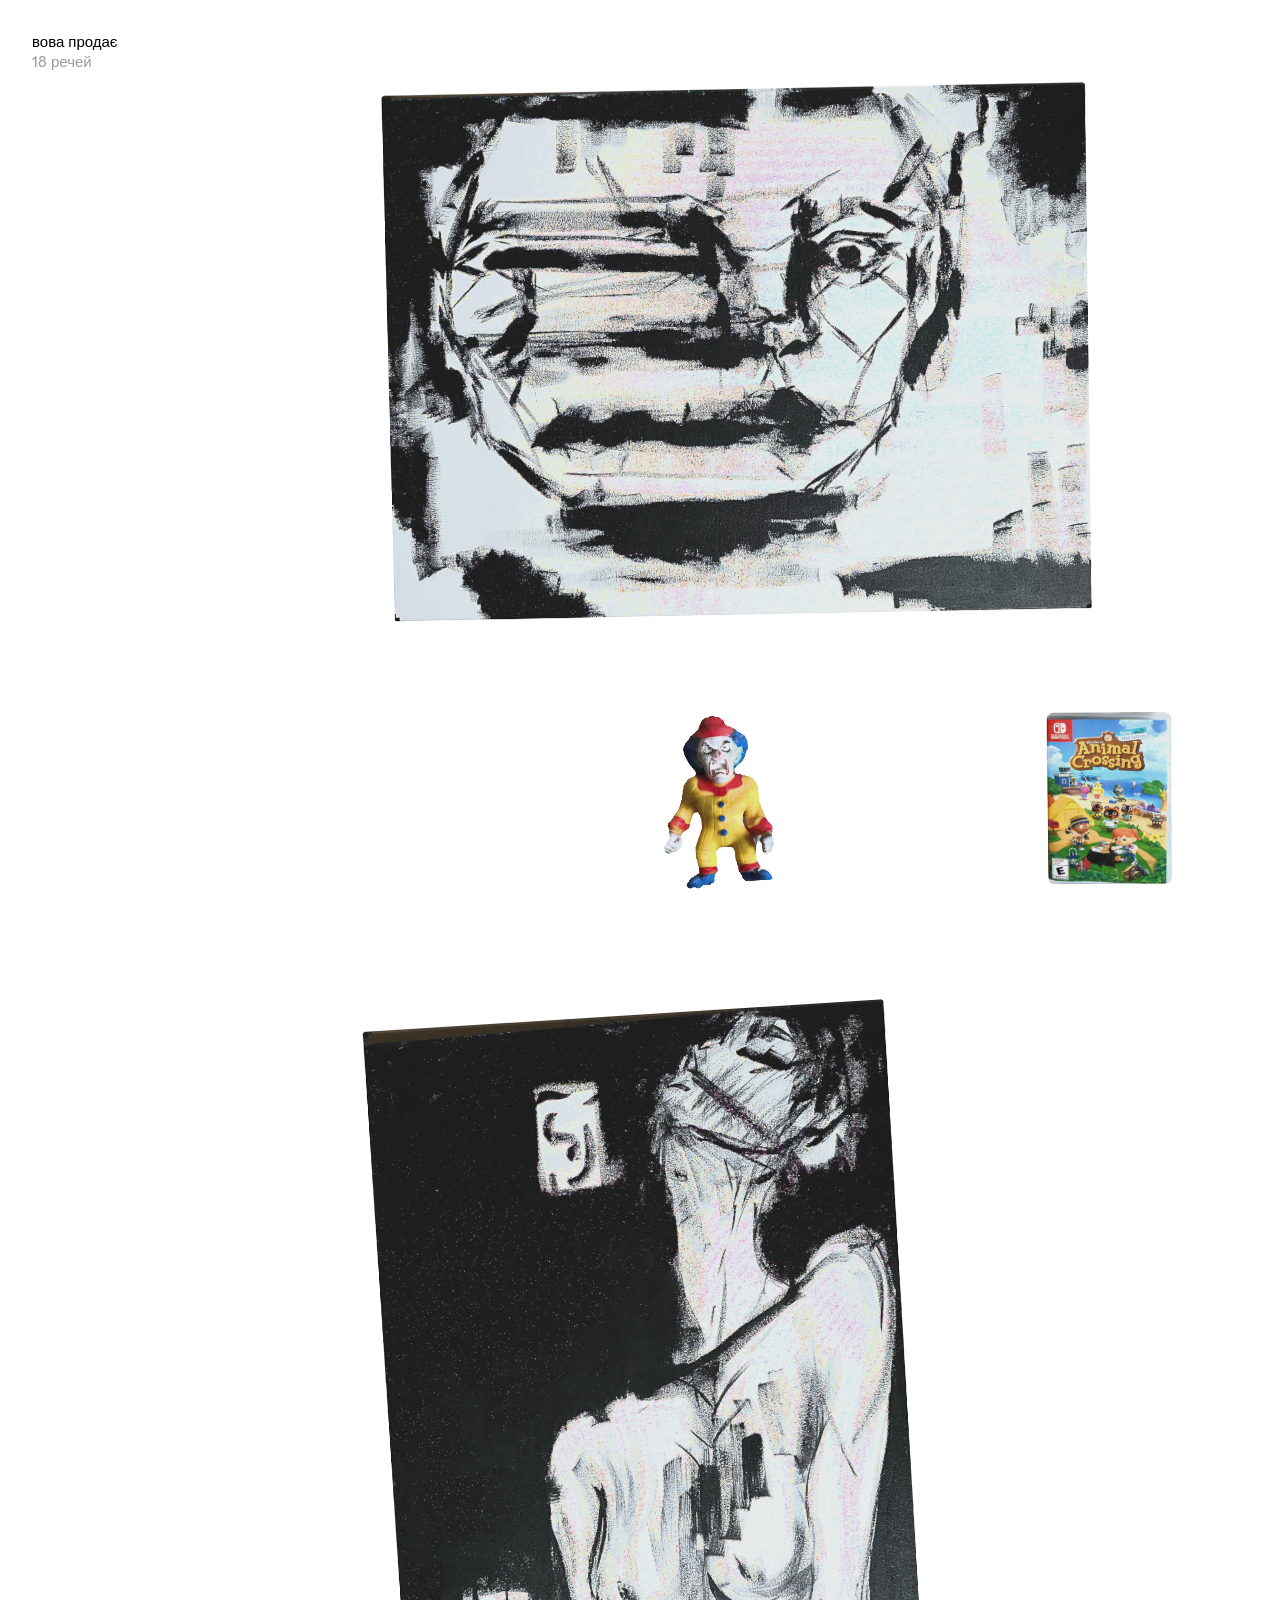
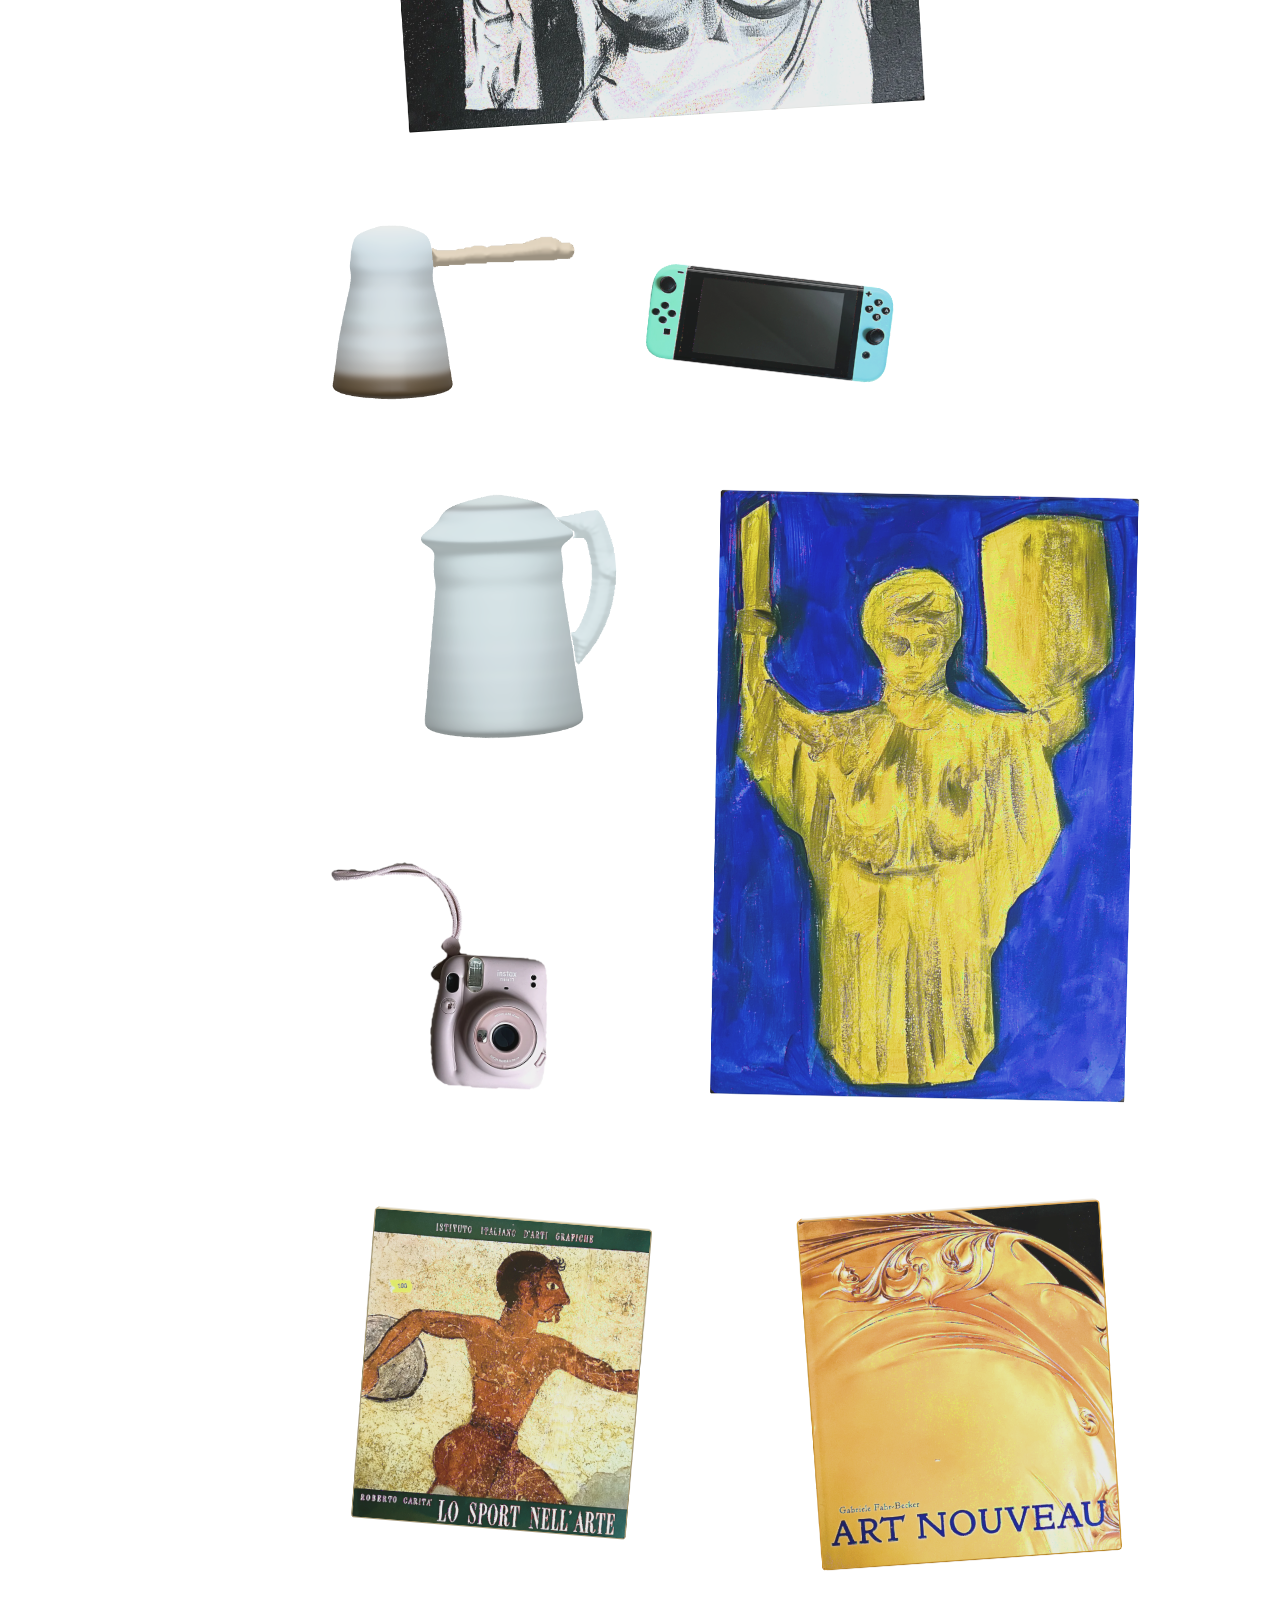
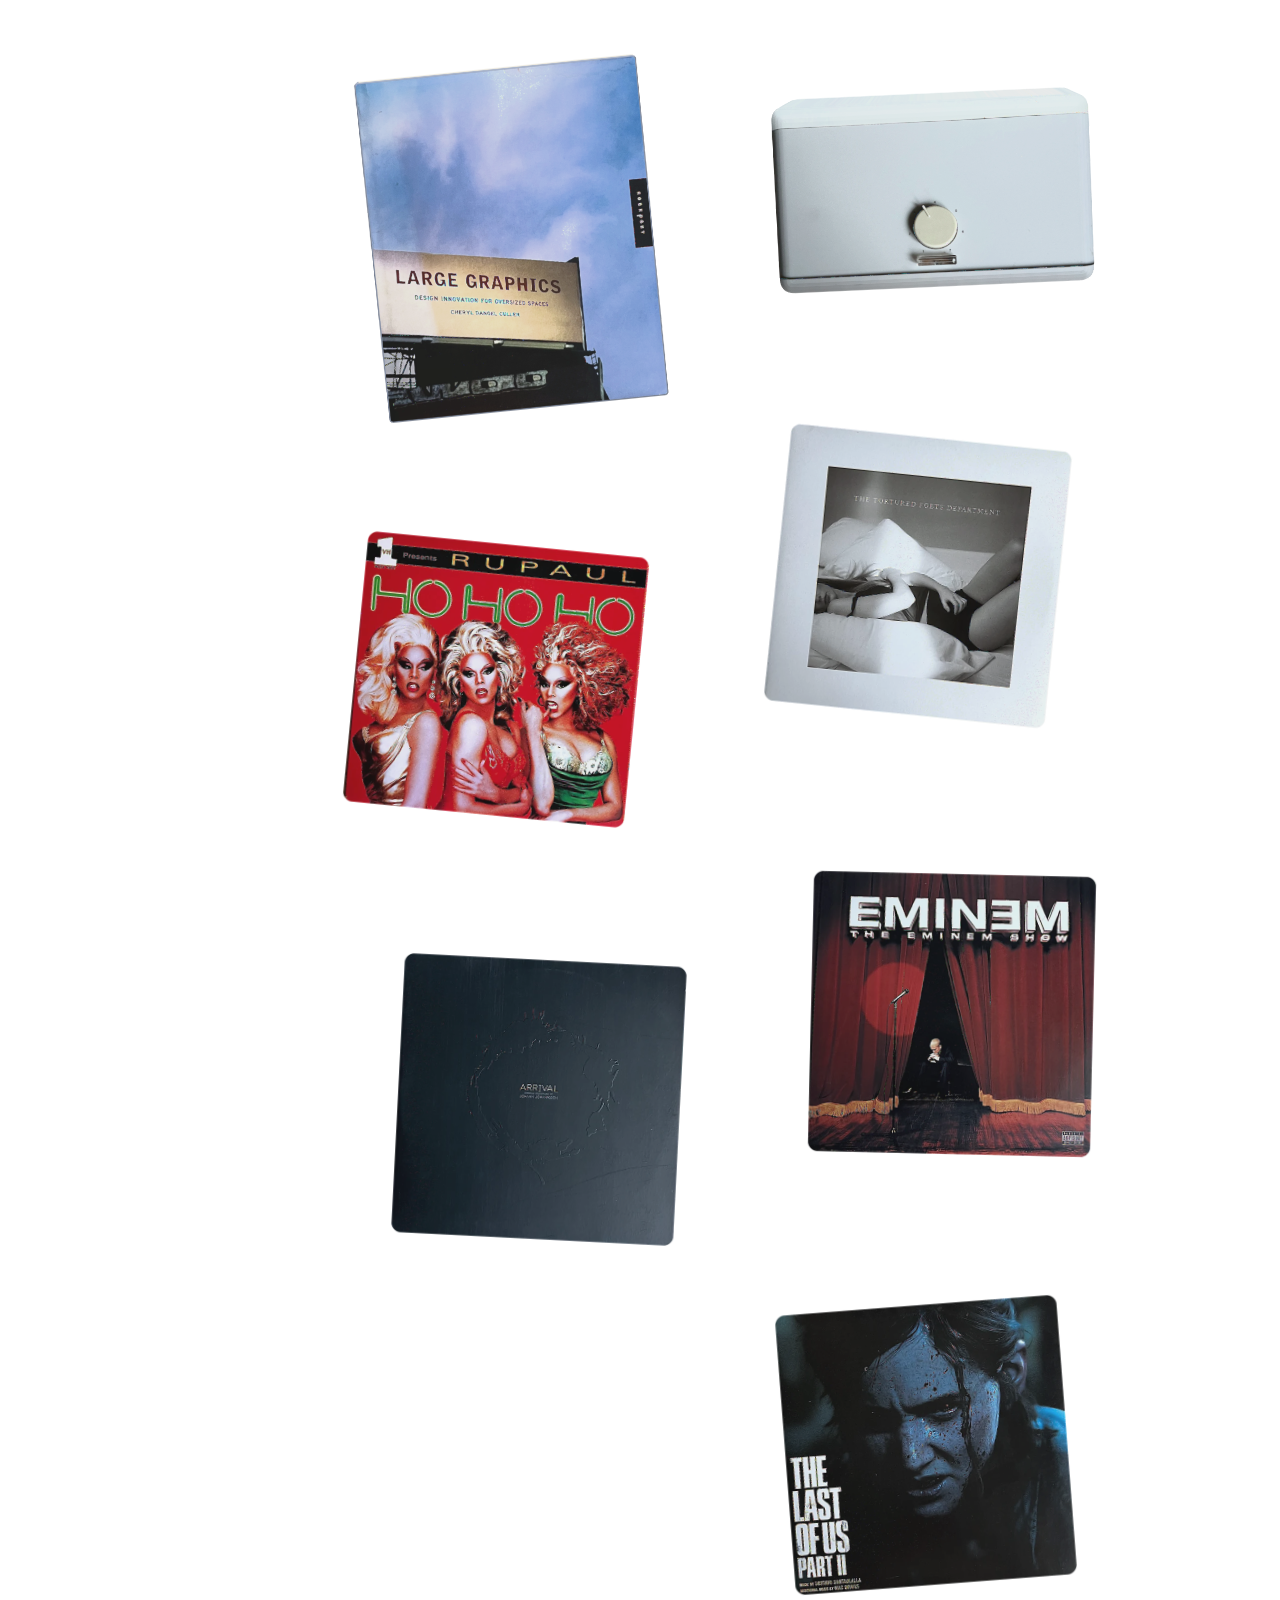
==== index.html @ 72099c6c "Update the shop Co-Authored-By: Claude Opus 5.5 <noreply@anthropic.com>" ====
<!DOCTYPE html>
<html lang="uk">
<head>
<meta charset="utf-8">
<meta name="robots" content="noindex">
<meta name="viewport" content="width=device-width, initial-scale=1">
<title>вова продає</title>
<meta name="description" content="речі, які я розпродую: книжки, картини, техніка, іграшки">
<link rel="icon" href="data:,">
<link rel="preload" href="fonts/ABCAreal-Regular.woff2" as="font" type="font/woff2" crossorigin>
<link rel="stylesheet" href="shop.css?v=ef23d60d">
</head>
<body class="three chaos" data-root="" data-layout="chaos">
<header class="top"><h1>вова продає</h1><p></p></header>
<main class="grid"></main>
<div class="more"></div>
<section class="item"></section>
<script type="importmap">{"imports": {"three": "./vendor/three.module.min.js"}}</script>
<script type="module">
  import * as view3d from './view3d.js?v=0fd5bc12';
  window.view3d = view3d;
  const s = document.createElement('script'); s.src = 'shop.js'; document.body.appendChild(s);
</script>
</body>
</html>
---- shop.css ----
/* shop.css — the shop: things cut out on white, in a grid that goes on as long as there are things. One font,
   black on white, as on the wine site. */
@font-face { font-family: "ABC Areal"; src: url("fonts/ABCAreal-Regular.woff2") format("woff2"); font-display: swap; }
html, body { margin: 0; background: #fff; }
body { -webkit-font-smoothing: antialiased; -moz-osx-font-smoothing: grayscale; text-rendering: optimizeLegibility; font-family: "ABC Areal", sans-serif; font-size: 15px; line-height: 20px; color: #000; }
a { color: inherit; text-decoration: underline; text-decoration-thickness: 1px; text-underline-offset: 3px; }
button { font: inherit; color: inherit; background: none; border: 0; padding: 0; cursor: pointer; }
img { display: block; }

.top { position: fixed; top: 32px; left: 32px; z-index: 2; }
.top h1 { margin: 0; font: inherit; }
.top p { margin: 0; color: #9a9a9a; }

/* The grid is a shelf: things stand on a line, each as big as its size says (--u is a size of 1, a small toy),
   in its photo's proportions; name and price under it on hover. */
.grid { --u: 150px; display: flex; flex-wrap: wrap; align-items: flex-end; gap: 88px 56px; padding: 32px 48px 120px 264px; }
.cell { position: relative; display: flex; flex-direction: column; align-items: center; cursor: pointer;
        width: calc(var(--u) * var(--s) * var(--fw)); }
.cell .pic { position: relative; width: 100%; height: calc(var(--u) * var(--s) * var(--fh)); display: flex; align-items: flex-end; justify-content: center; }
.cell img { width: 100%; height: 100%; object-fit: contain; object-position: bottom; transform: translateY(calc(var(--pb) * 100%)); }
.three .cell img { transform: none; }
.cell .label { position: absolute; top: 100%; left: 50%; transform: translateX(-50%); margin-top: 12px; width: max-content; max-width: 220px; text-align: center; visibility: hidden; }
.cell .label span { display: block; color: #9a9a9a; }
.cell:hover .label { visibility: visible; }
.cell.sold img { opacity: .3; }
.cell.sold .label { visibility: visible; color: #9a9a9a; }
.more { height: 1px; }
/* The 3D version: a little roomier, for the shadow. */
.three .cell { width: calc(var(--u) * var(--s) * var(--fw)); }
.three .cell .pic { height: calc(var(--u) * var(--s) * var(--fh)); }

/* The price sticker, as from a price gun: a red label, the price stamped on it in white; straight ends and
   a round bite top and bottom (the user picked this over wavy ends). */
.tag { position: relative; z-index: 0; isolation: isolate; display: inline-block; margin-top: 6px;
       padding: 7px 14px 6px; color: #fff5ee; font: 500 14px/1 "SF Mono", ui-monospace, Menlo, monospace;
       letter-spacing: .08em; white-space: nowrap; }
.tag::before { content: ''; position: absolute; inset: 0; z-index: -1; transform: rotate(var(--tilt, 0deg)); background: #e2231a;
       -webkit-mask: url("data:image/svg+xml,%3Csvg xmlns='http://www.w3.org/2000/svg' viewBox='0 0 120 56' preserveAspectRatio='none'%3E%3Cpath d='M3 2H53A7 7 0 0 0 67 2H117Q118 2 118 3V53Q118 54 117 54H67A7 7 0 0 0 53 54H3Q2 54 2 53V3Q2 2 3 2Z'/%3E%3C/svg%3E") center / 100% 100% no-repeat; mask: url("data:image/svg+xml,%3Csvg xmlns='http://www.w3.org/2000/svg' viewBox='0 0 120 56' preserveAspectRatio='none'%3E%3Cpath d='M3 2H53A7 7 0 0 0 67 2H117Q118 2 118 3V53Q118 54 117 54H67A7 7 0 0 0 53 54H3Q2 54 2 53V3Q2 2 3 2Z'/%3E%3C/svg%3E") center / 100% 100% no-repeat; }
.tag.sold::before { background: #d8d8d8; }
.tag.sold { color: #666; }
.cell .label .tag { display: table; margin: 6px auto 0; color: #fff5ee; }
.item .info .price { margin: 10px 0 20px; }
.item .info .price .tag { font-size: 15px; padding: 8px 17px 7px; margin: 0; }

/* The buy button, glossy as web shops were around 2007: a gradient, the top half shining, a crisp rim, bold
   letters with an engraved edge, a soft shadow on the floor under it. Yellow, the user's pick. */
.item .info a.buy { --top: #fff8a8; --mid: #ffe31a; --bot: #f5cf00; --rim: #d9b400; --ink: #3a3200; --inkedge: rgba(255,255,255,.6);
  position: relative; display: inline-block; margin-top: 8px; padding: 13px 34px 12px; border-radius: 9px;
  border: 1px solid var(--rim); color: var(--ink); text-decoration: none; text-transform: uppercase;
  font: 800 19px/1 "Helvetica Neue", Helvetica, Arial, sans-serif; letter-spacing: .02em;
  text-shadow: 0 1px 0 var(--inkedge), 0 -1px 0 rgba(255,255,255,.25);
  background: linear-gradient(var(--top), var(--mid) 50%, var(--bot) 51%, var(--mid));
  box-shadow: inset 0 1px 0 rgba(255,255,255,.7), inset 0 -2px 3px rgba(0,0,0,.12), 0 14px 10px -10px rgba(0,0,0,.45); }
.item .info a.buy::after { content: ''; position: absolute; left: 3px; right: 3px; top: 2px; height: 46%; border-radius: 7px 7px 4px 4px;
  background: linear-gradient(rgba(255,255,255,.75), rgba(255,255,255,.15)); pointer-events: none; }
.item .info a.buy:hover { filter: brightness(1.06); }
.item .info a.buy:active { transform: translateY(1px); box-shadow: inset 0 1px 0 rgba(255,255,255,.6), 0 8px 8px -8px rgba(0,0,0,.45); }

/* An item, over the grid. */
.item { position: fixed; inset: 0; z-index: 3; background: #fff; display: none; overflow-y: auto; }
.item.on { display: grid; grid-template-columns: 1fr 360px; gap: 32px; }
.item .stage { position: relative; height: 100vh; height: 100svh; display: flex; align-items: center; justify-content: center; }
.item .stage img { max-width: 78%; max-height: 78%; }
.item .thumbs { position: absolute; left: 32px; bottom: 32px; display: flex; gap: 8px; }
.item .thumbs img { width: 56px; height: 56px; object-fit: contain; opacity: .35; cursor: pointer; }
.item .thumbs img.on { opacity: 1; }
.item .info { padding: 32px 32px 32px 0; align-self: center; }
.item .info h2 { margin: 0; font: inherit; }
.item .info .price { color: #9a9a9a; margin-bottom: 20px; }
.item .info p { margin: 0 0 20px; white-space: pre-line; }
.item .close { position: fixed; top: 32px; left: 32px; z-index: 4; }   /* where «вова продає» is */

/* The 3D version: one live canvas takes the place of the photo under the pointer; on a thing's page the solid
   fills the stage and turns by dragging. */
.cell .live { position: absolute; pointer-events: none; z-index: 1; }
.cell.live-on .pic img { visibility: hidden; }
.item .solid-box { position: absolute; inset: 0; cursor: grab; }
.item .solid-box:active { cursor: grabbing; }
.item .solid-box canvas { display: block; touch-action: pan-y; }
.item .thumbs span { width: 56px; height: 56px; display: flex; align-items: center; justify-content: center; opacity: .35; cursor: pointer; }
.item .thumbs span.on { opacity: 1; }
.item .thumbs { z-index: 1; }

/* Chaos (the home page): things dropped on the floor, as big as the screen allows. */
.chaos .grid { display: block; position: relative; overflow-x: clip; box-sizing: border-box; }
.chaos .cell { position: absolute; }
.chaos .cell .label { visibility: hidden; }
.chaos .cell:hover { z-index: 2; }
.chaos .cell:hover .label { visibility: visible; }
/* One per screen (one/, kept aside): a column of things, one screen each. */
.one .grid { display: block; padding: 0 48px 0 34vw; }
.one .cell { width: auto; height: 100vh; height: 100svh; justify-content: center; }
.one .cell .pic { width: min(50vw, calc(64vh * var(--fw) / var(--fh))); height: auto; aspect-ratio: calc(var(--fw) / var(--fh)); }
.one .cell .label { position: static; transform: none; margin-top: 28px; visibility: visible; }
.one .top { top: 33.3333vh; }

@media (max-width: 1023px) {
  .grid { --u: 110px; gap: 48px 40px; padding: 104px 32px 96px; }
  .top { position: absolute; top: 24px; left: 24px; }
  .item.on { display: block; }
  .item .stage { height: 70vh; height: 70svh; }
  .item .thumbs { left: 24px; right: 24px; bottom: 8px; overflow-x: auto; scrollbar-width: none; }
  .item .thumbs img, .item .thumbs span { flex: none; }
  .item .info { padding: 24px; }
  .item .close { top: 24px; left: 24px; }
}
@media (max-width: 599px) {
  /* One per screen (one/, kept aside): a column of things, one screen each. */
.one .grid { padding: 0 16px; }
  .one .cell .pic { width: min(84vw, calc(56svh * var(--fw) / var(--fh))); }
  .one .top { position: absolute; top: 24px; }
  .grid { --u: 70px; gap: 32px 24px; padding: 96px 16px 64px; justify-content: center; }
  .top { left: 16px; }
  .item .close { left: 16px; }
  .cell .label { display: none; }
  .cell.sold .label { display: block; font-size: 12px; }
}
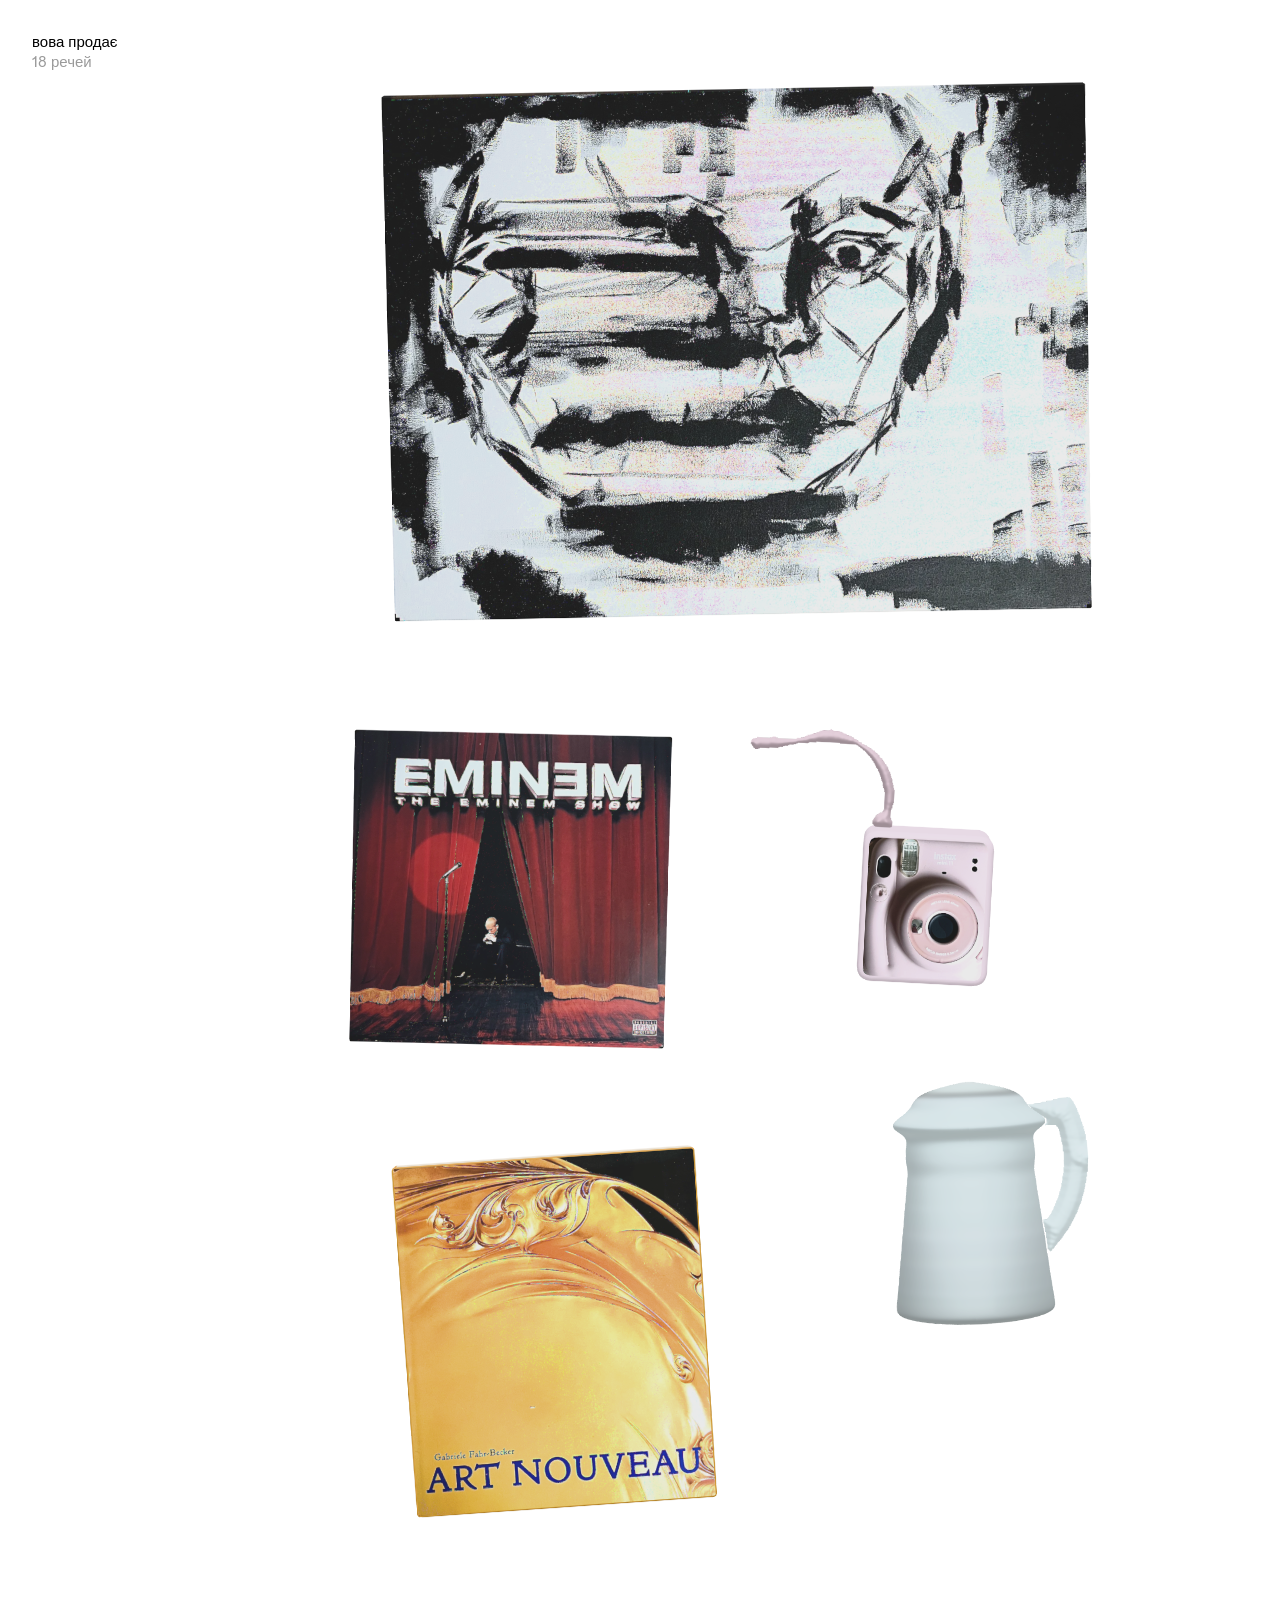
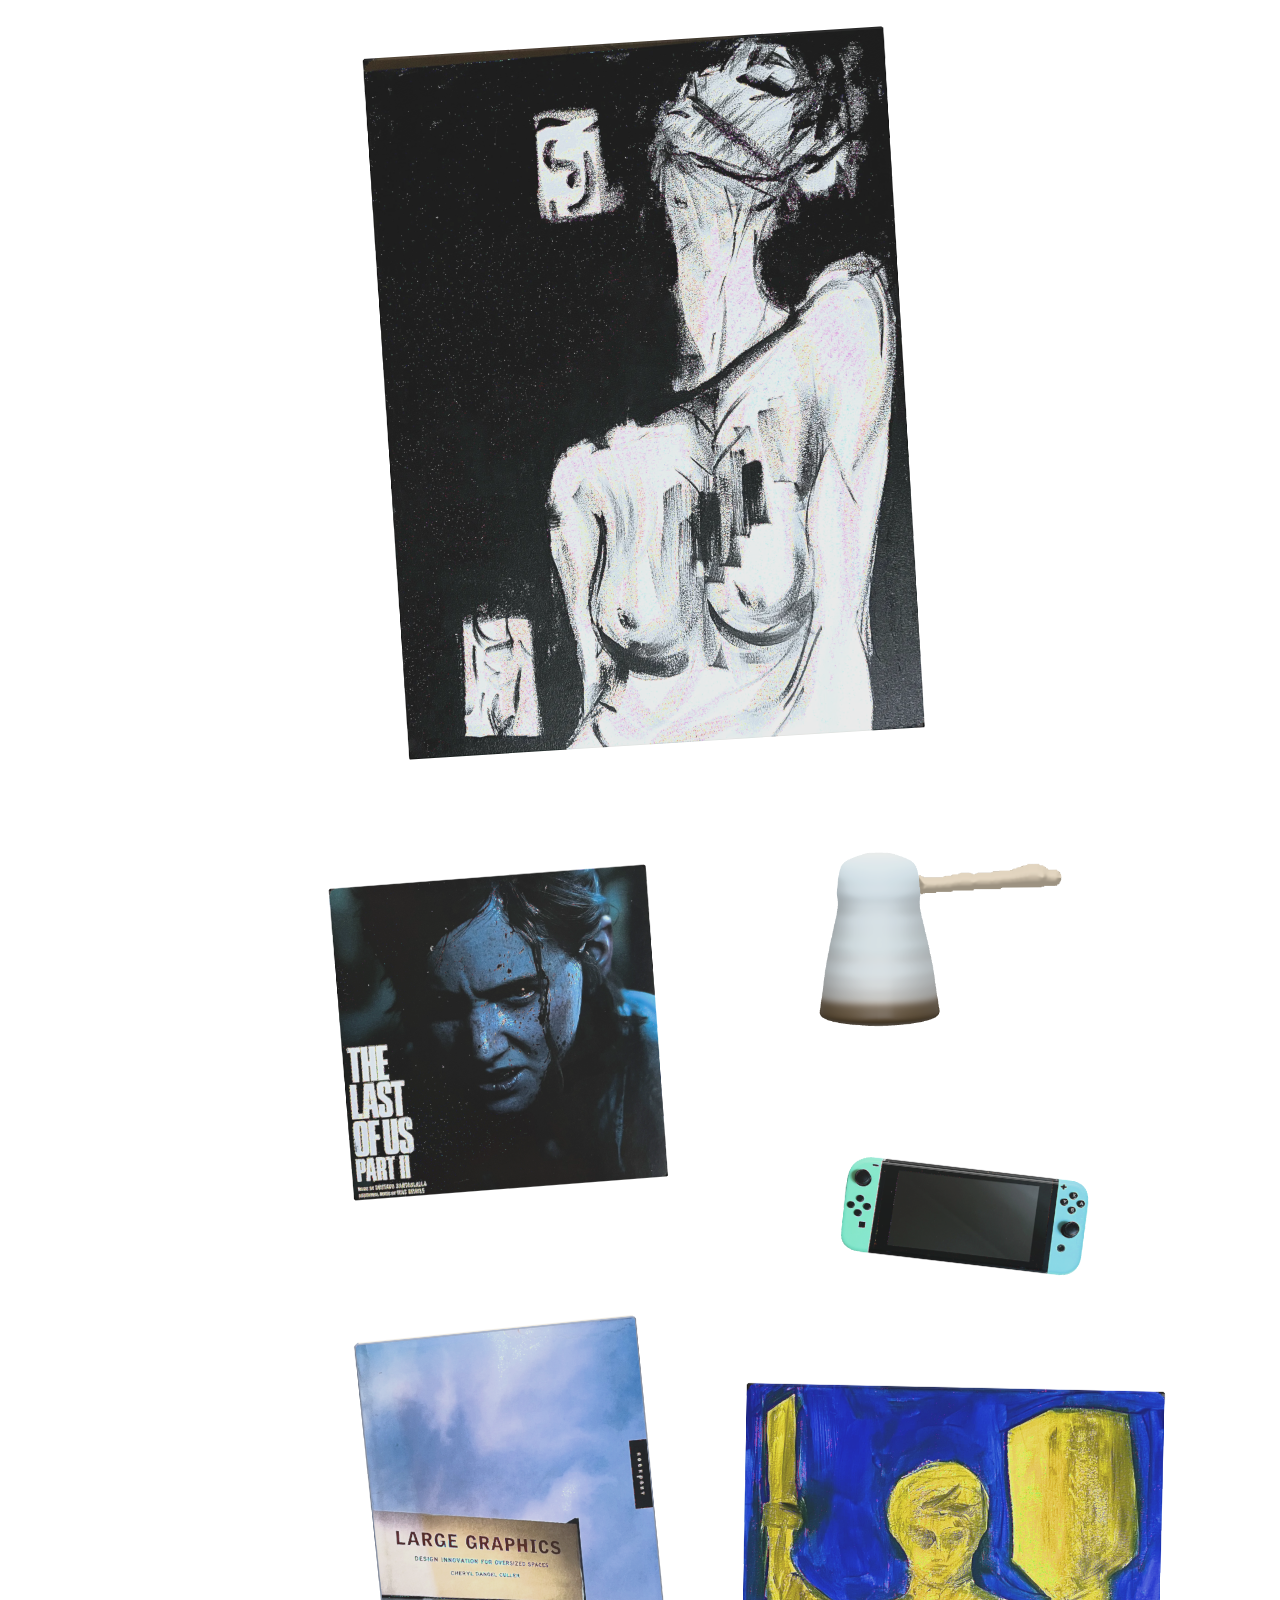
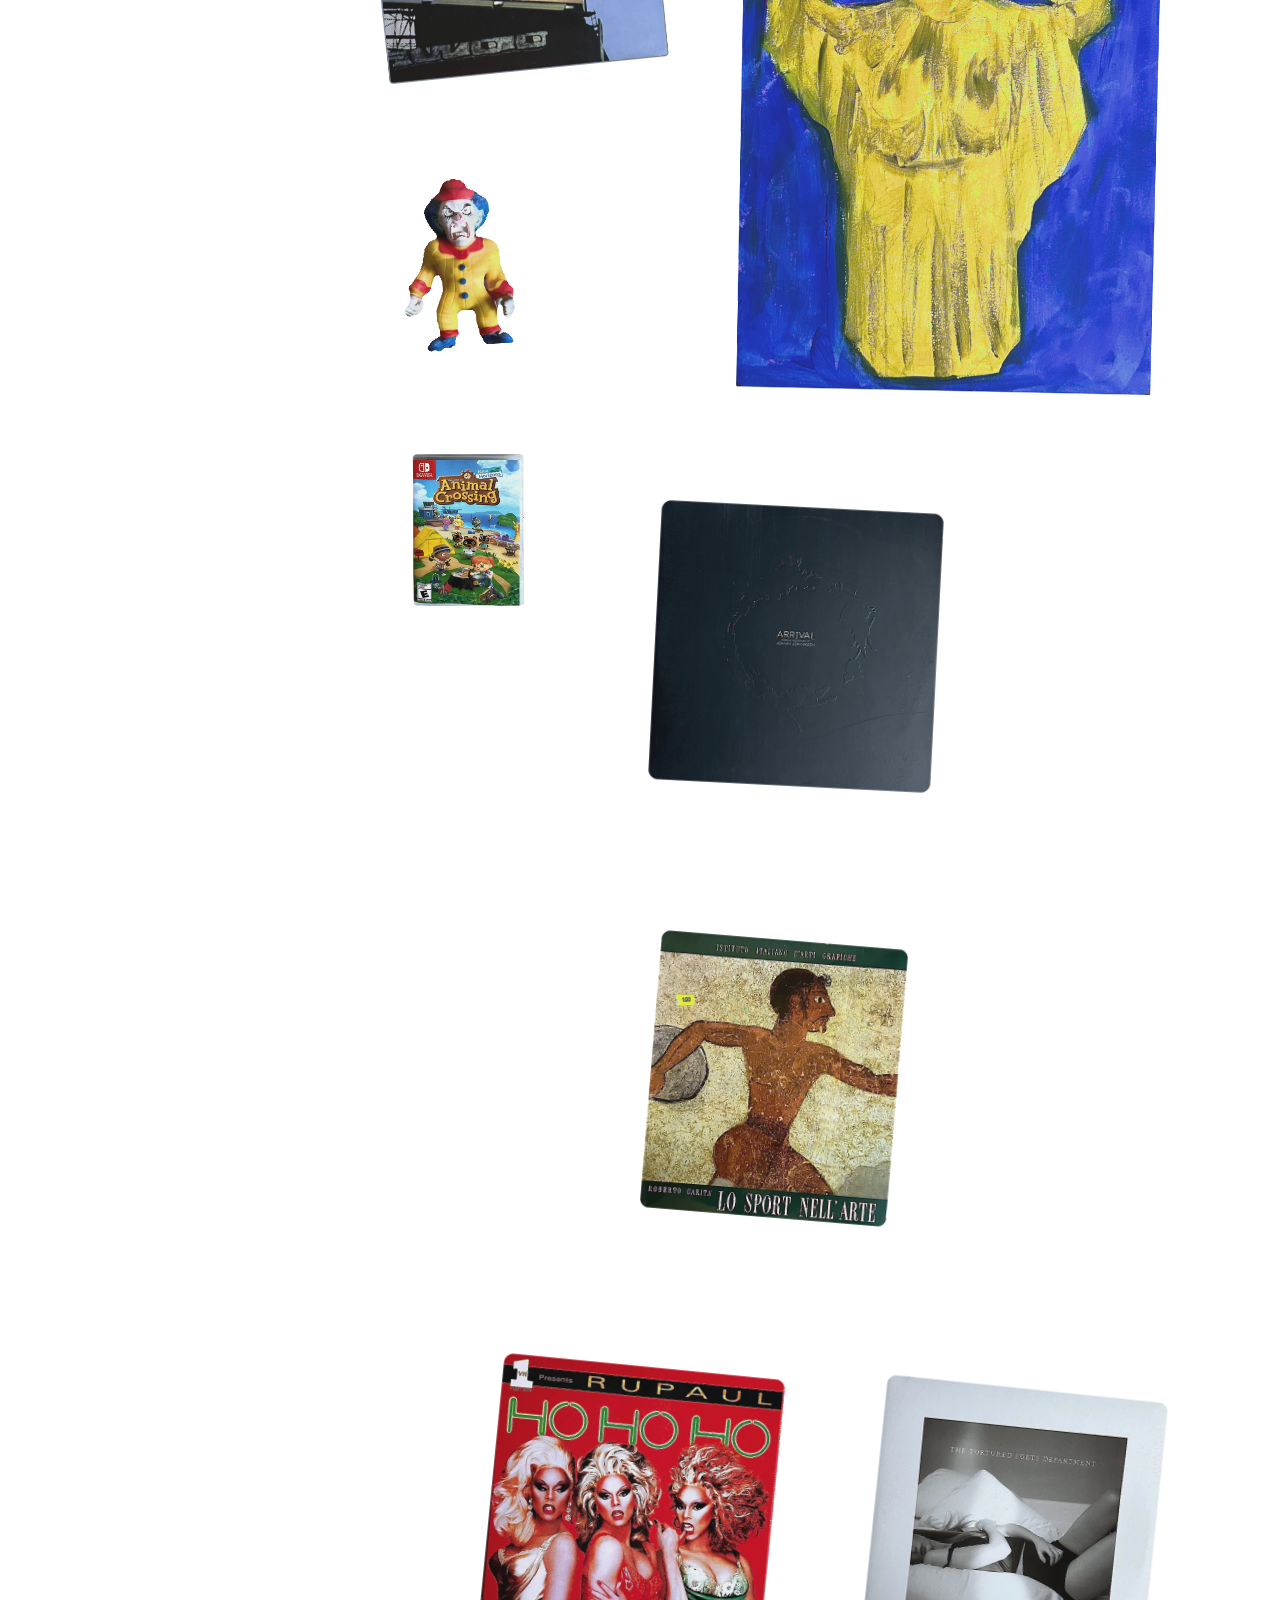
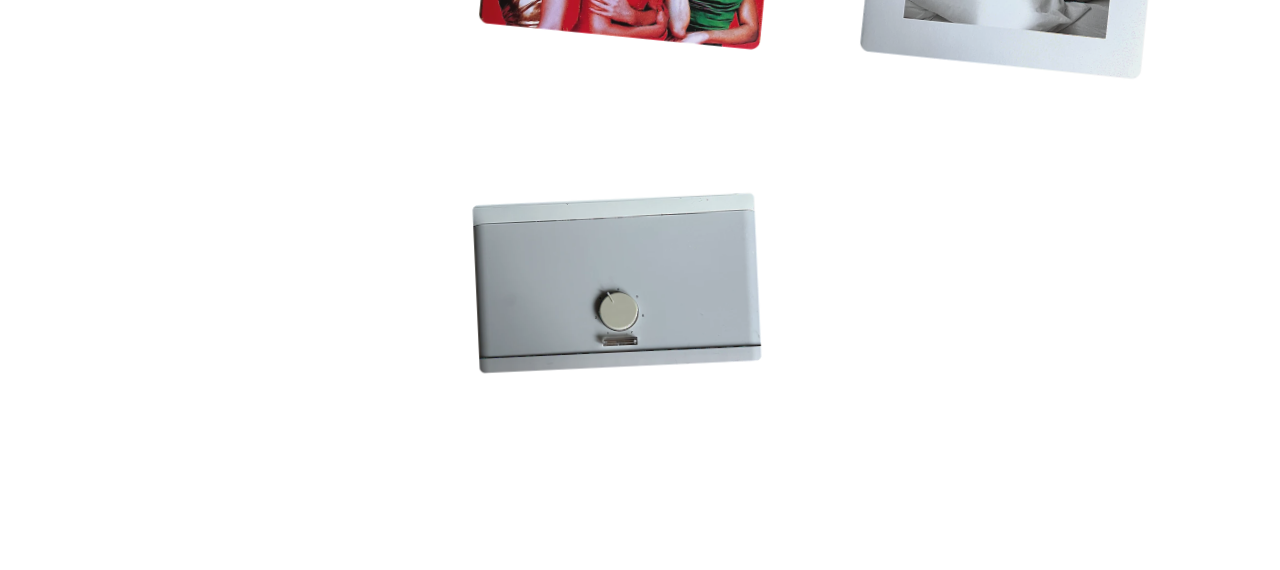
==== commit abacebfc: "Update the shop Co-Authored-By: Claude Opus 5.5 <noreply@anthropic.com>" ====
--- a/index.html
+++ b/index.html
@@ -17,7 +17,7 @@
 <section class="item"></section>
 <script type="importmap">{"imports": {"three": "./vendor/three.module.min.js"}}</script>
 <script type="module">
-  import * as view3d from './view3d.js?v=0fd5bc12';
+  import * as view3d from './view3d.js?v=78e8e3f6';
   window.view3d = view3d;
   const s = document.createElement('script'); s.src = 'shop.js'; document.body.appendChild(s);
 </script>
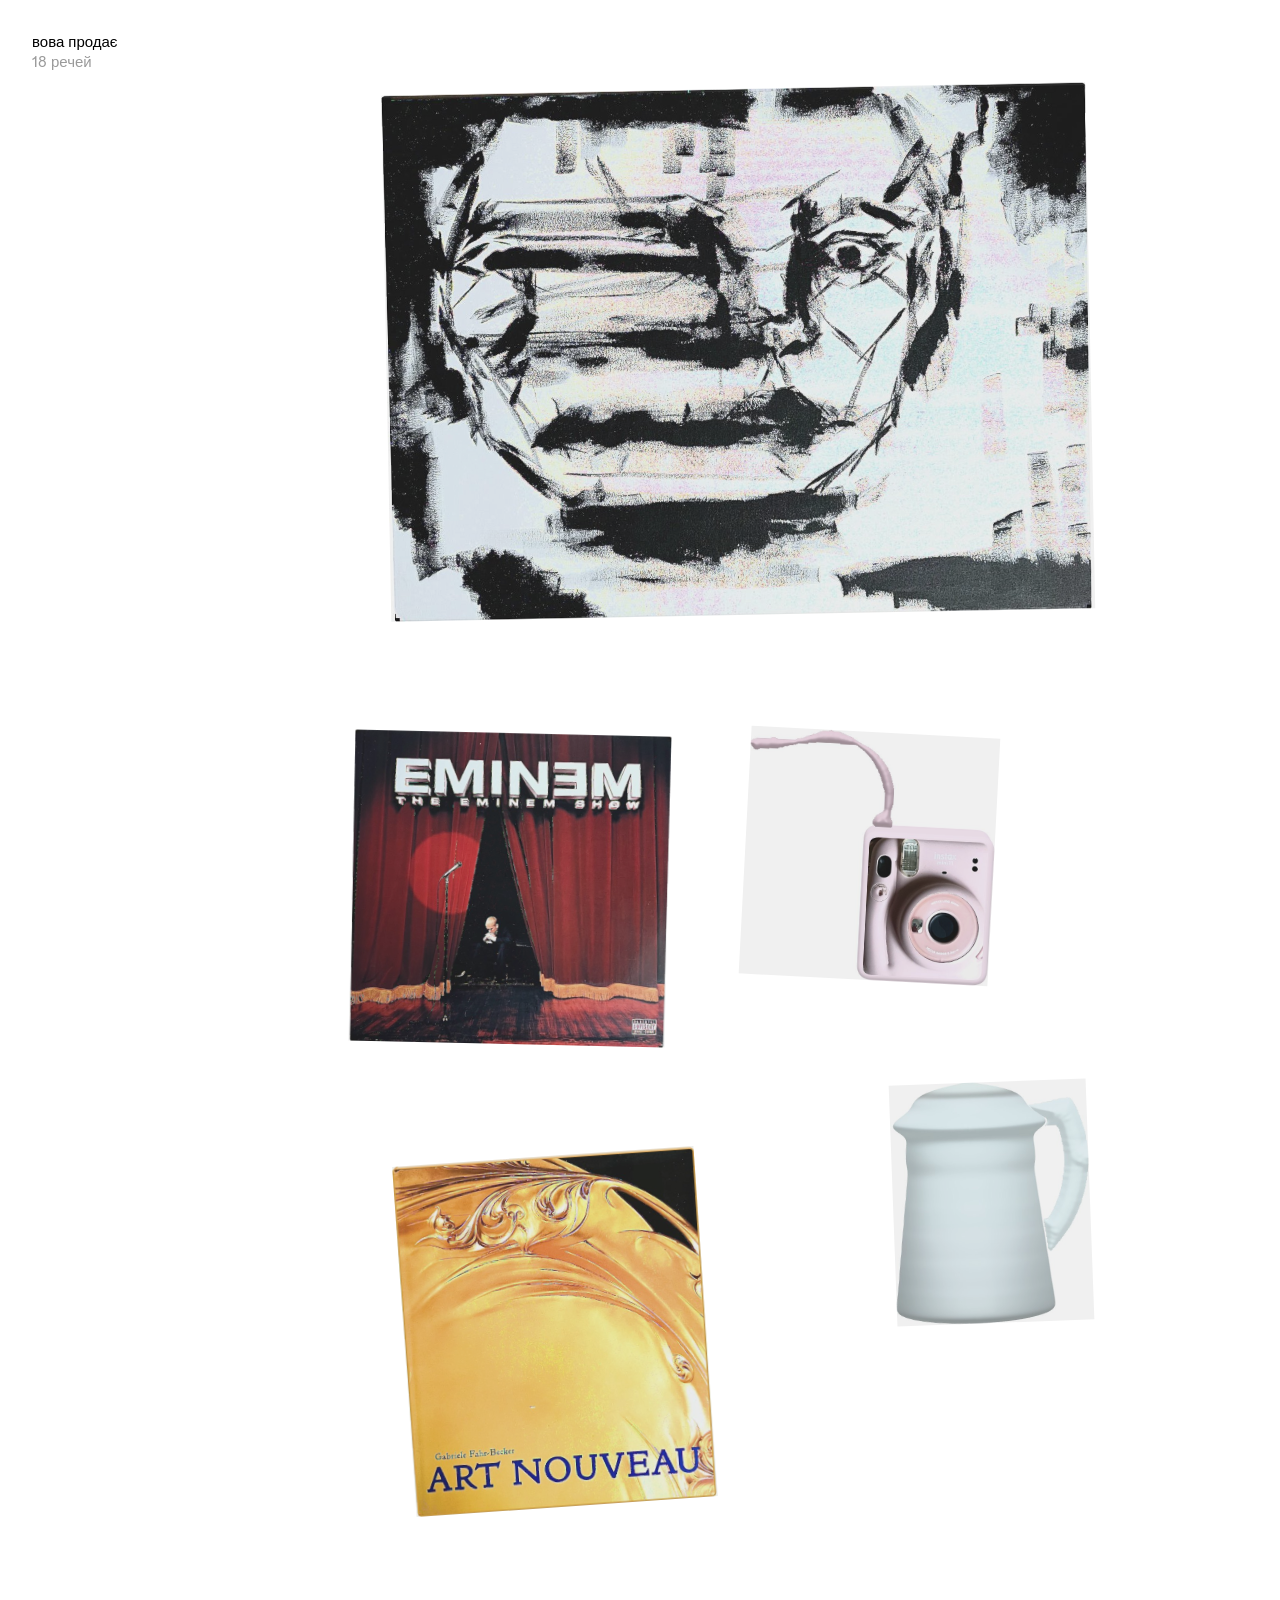
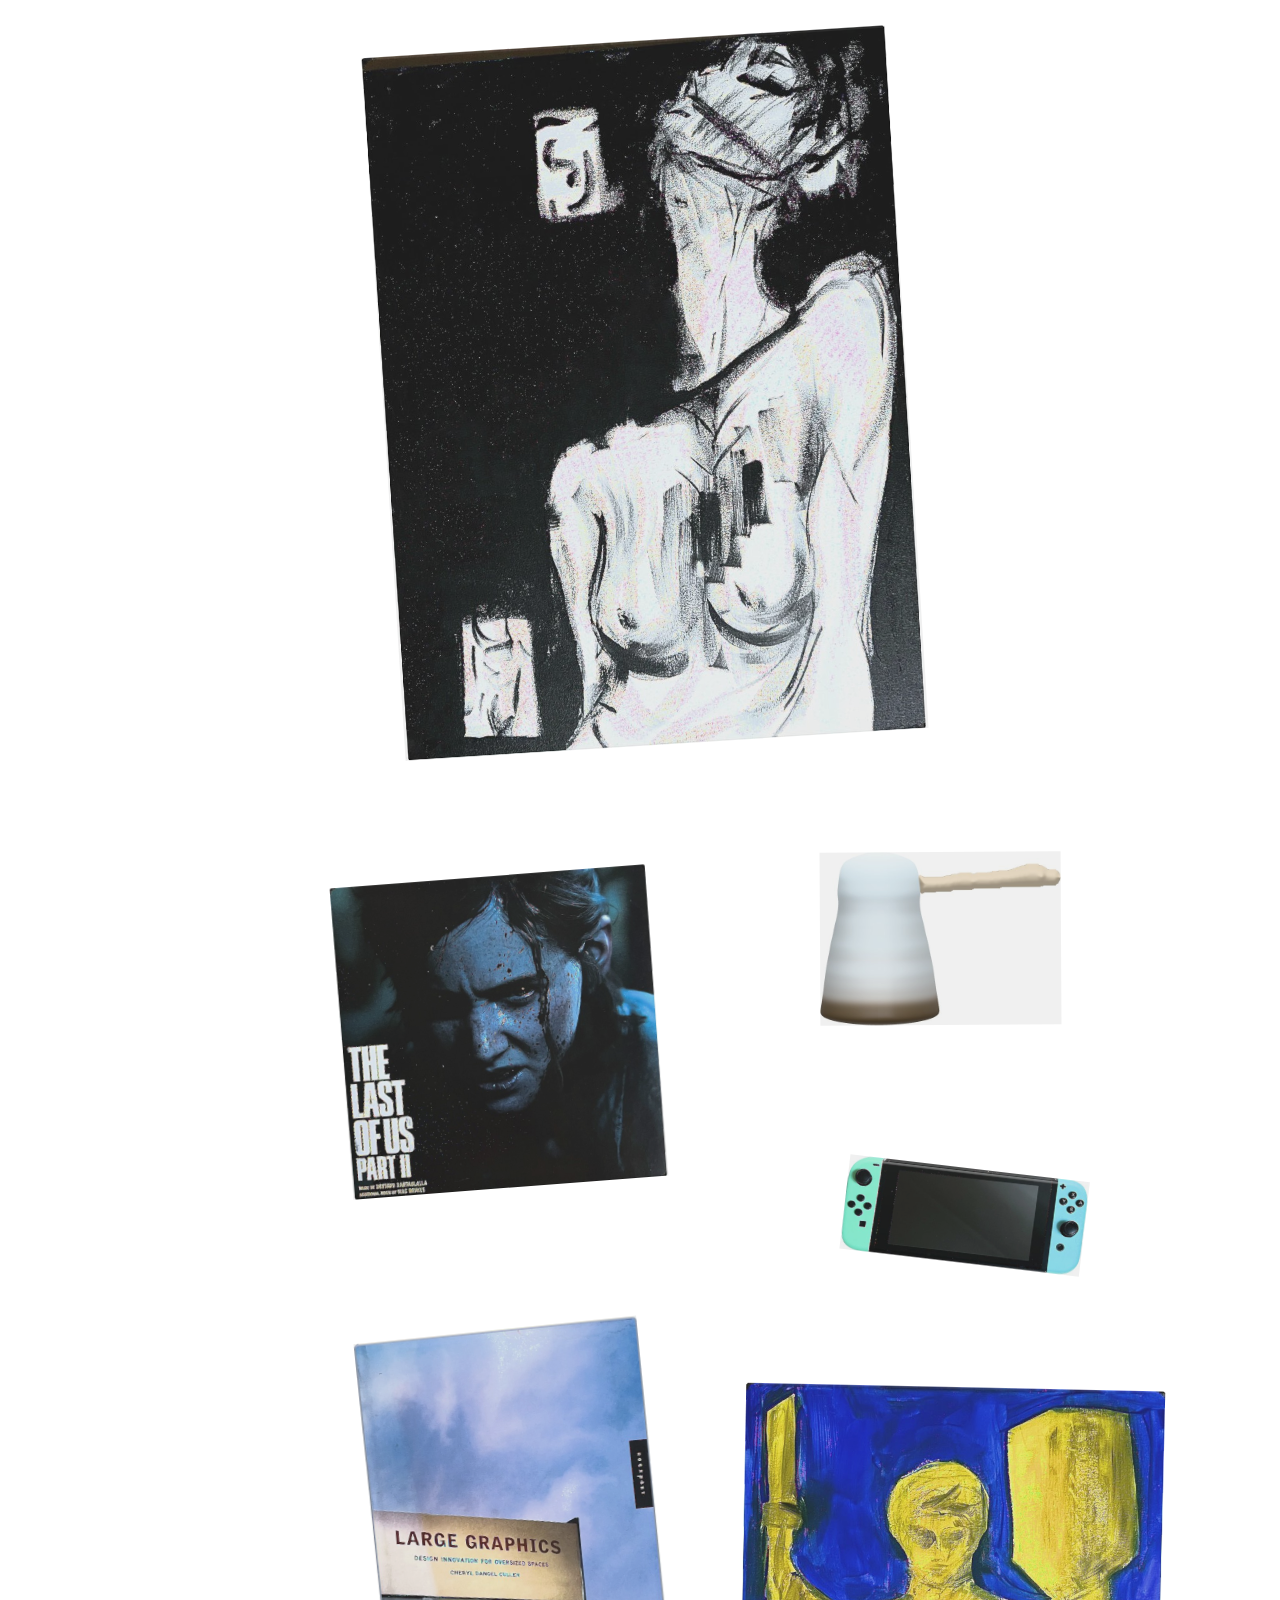
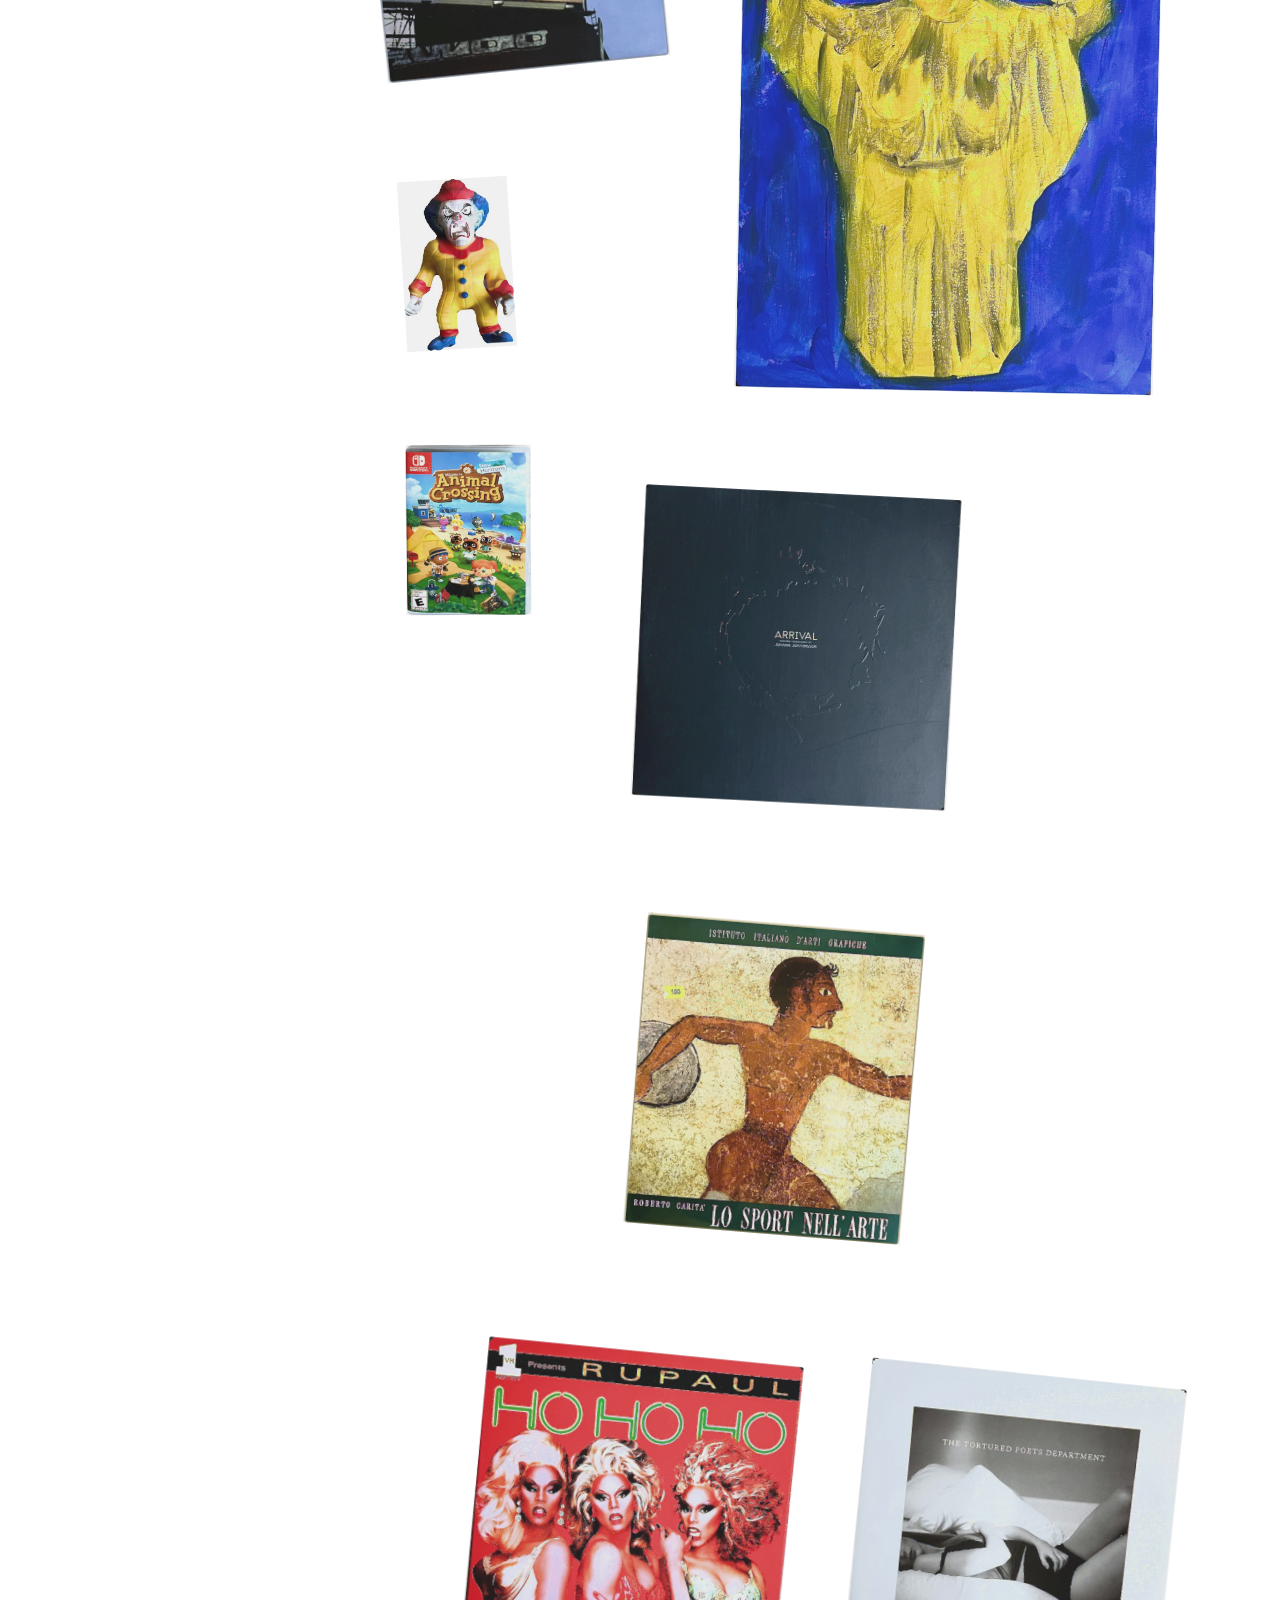
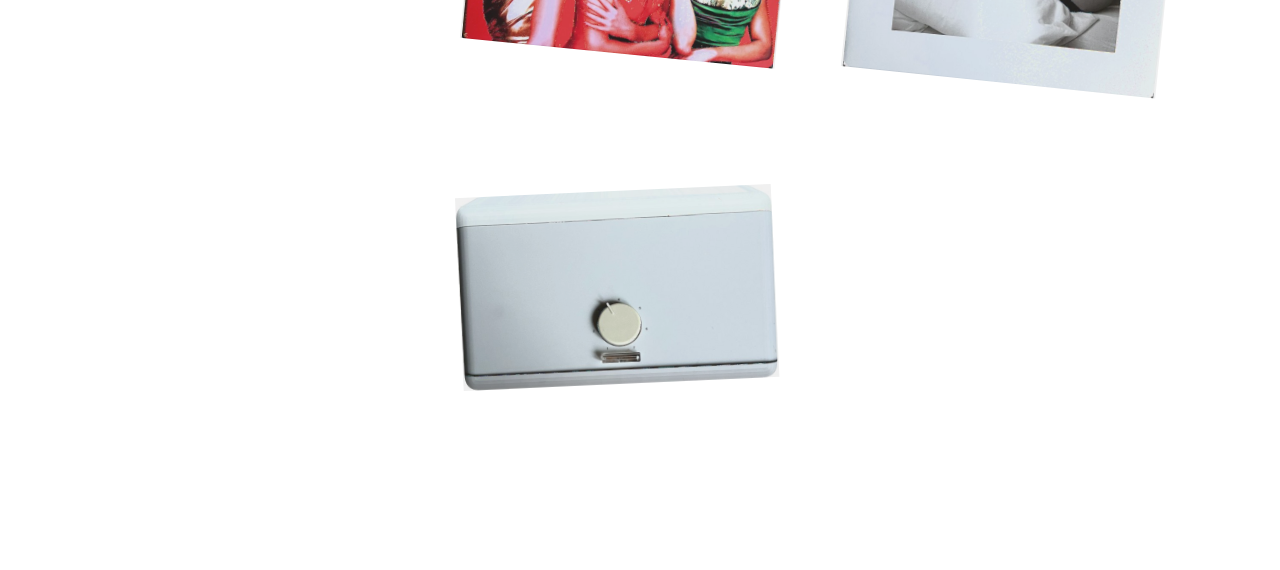
==== commit 0654df09: "Update the shop Co-Authored-By: Claude Opus 5.5 <noreply@anthropic.com>" ====
--- a/index.html
+++ b/index.html
@@ -6,6 +6,14 @@
 <meta name="viewport" content="width=device-width, initial-scale=1">
 <title>вова продає</title>
 <meta name="description" content="речі, які я розпродую: книжки, картини, техніка, іграшки">
+<meta property="og:type" content="website">
+<meta property="og:title" content="вова продає">
+<meta property="og:description" content="речі, які я розпродую: книжки, картини, техніка, іграшки">
+<meta property="og:image" content="https://shop.vovaulianov.com/og.jpg">
+<meta property="og:image:width" content="1200">
+<meta property="og:image:height" content="630">
+<meta name="twitter:card" content="summary_large_image">
+<meta name="twitter:image" content="https://shop.vovaulianov.com/og.jpg">
 <link rel="icon" href="data:,">
 <link rel="preload" href="fonts/ABCAreal-Regular.woff2" as="font" type="font/woff2" crossorigin>
 <link rel="stylesheet" href="shop.css?v=ef23d60d">
@@ -16,10 +24,11 @@
 <div class="more"></div>
 <section class="item"></section>
 <script type="importmap">{"imports": {"three": "./vendor/three.module.min.js"}}</script>
+<script src="shop.js?v=44c862be"></script>
 <script type="module">
-  import * as view3d from './view3d.js?v=78e8e3f6';
+  import * as view3d from './view3d.js?v=71f9f65b';
   window.view3d = view3d;
-  const s = document.createElement('script'); s.src = 'shop.js'; document.body.appendChild(s);
+  window.dispatchEvent(new Event('view3d'));
 </script>
 </body>
 </html>
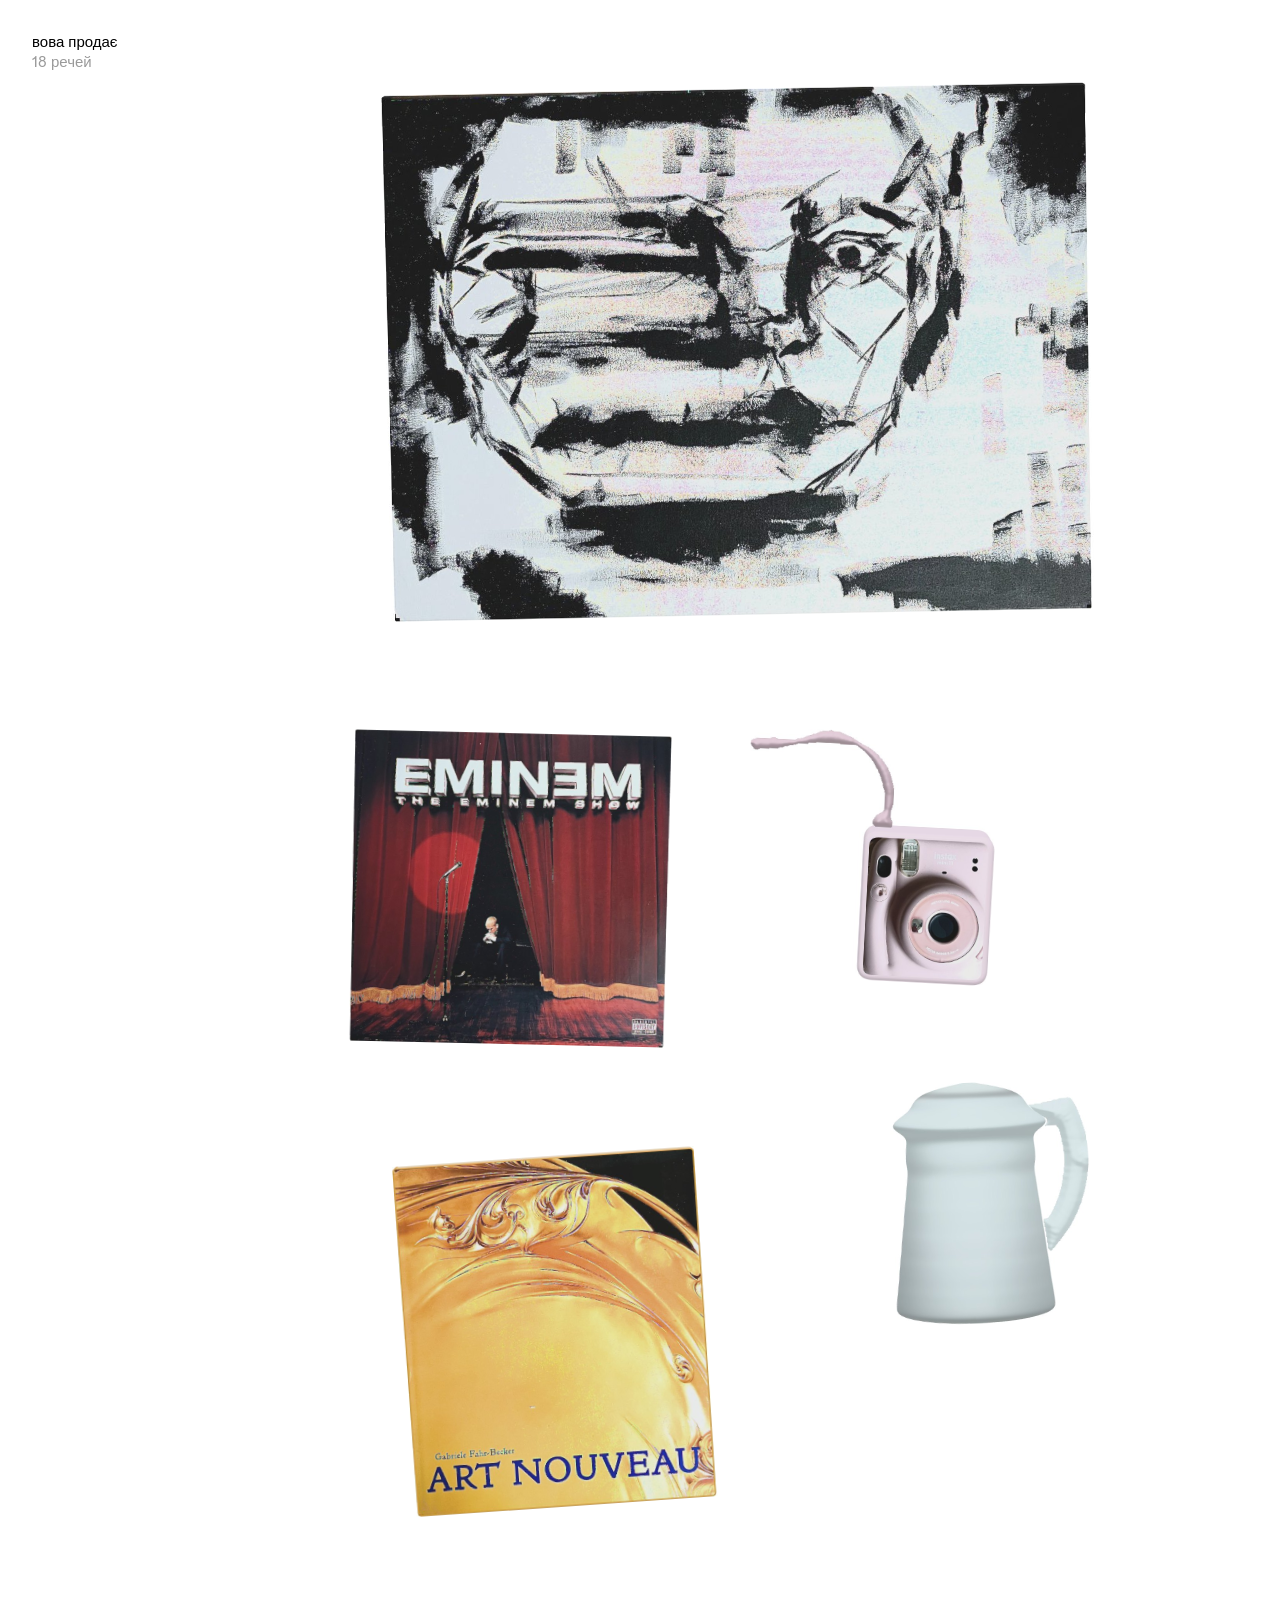
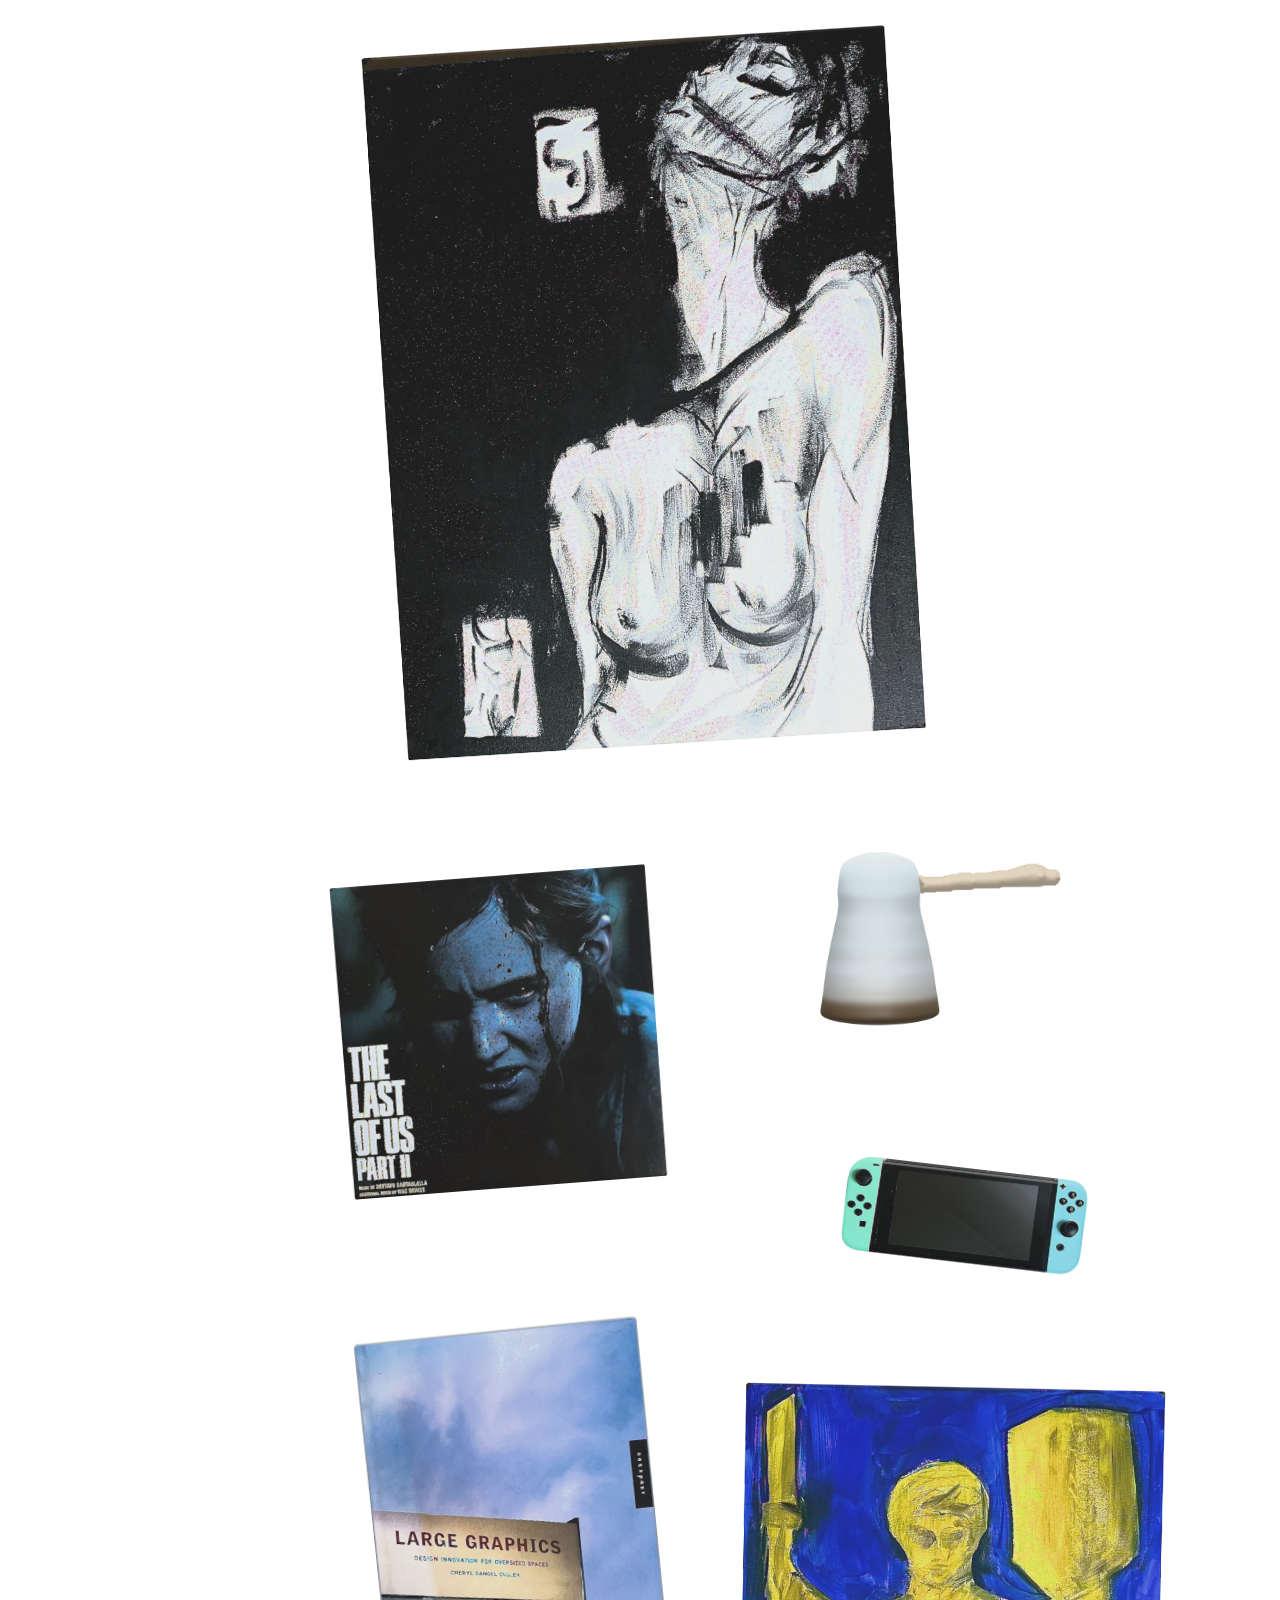
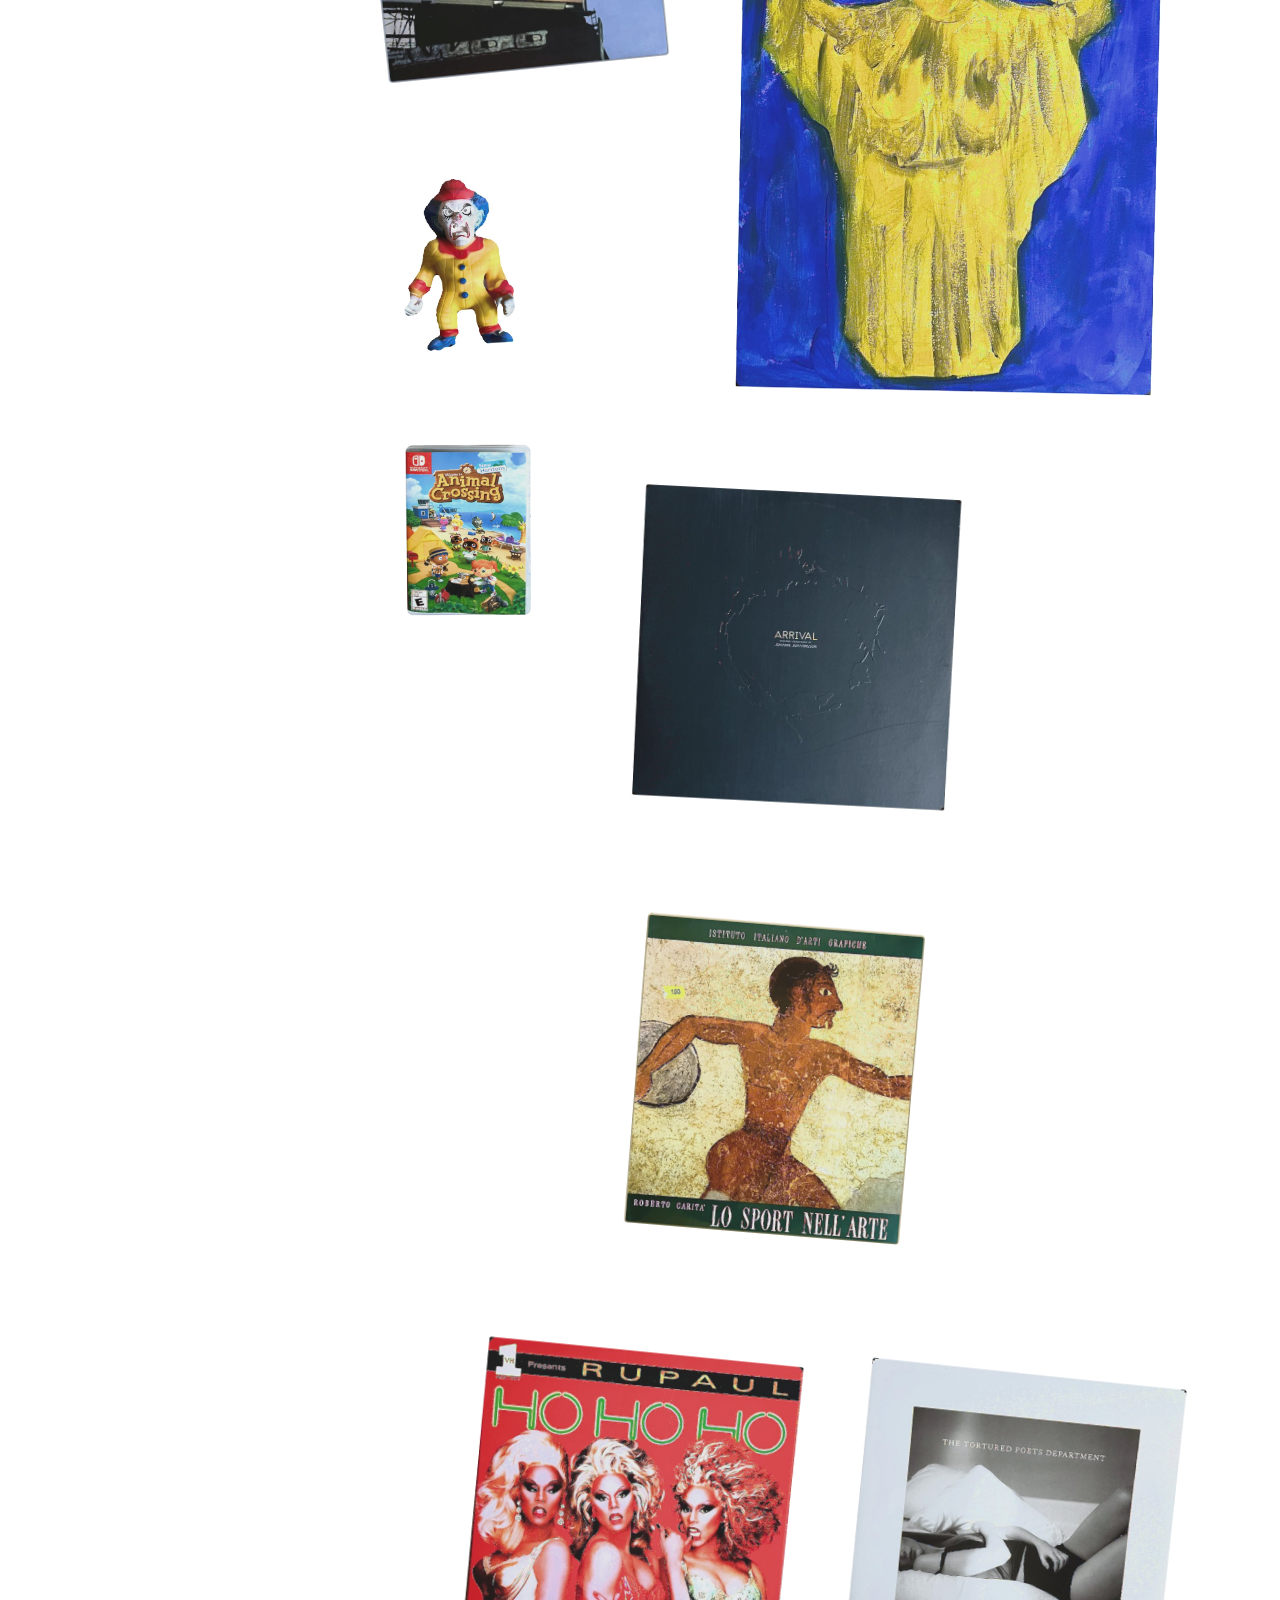
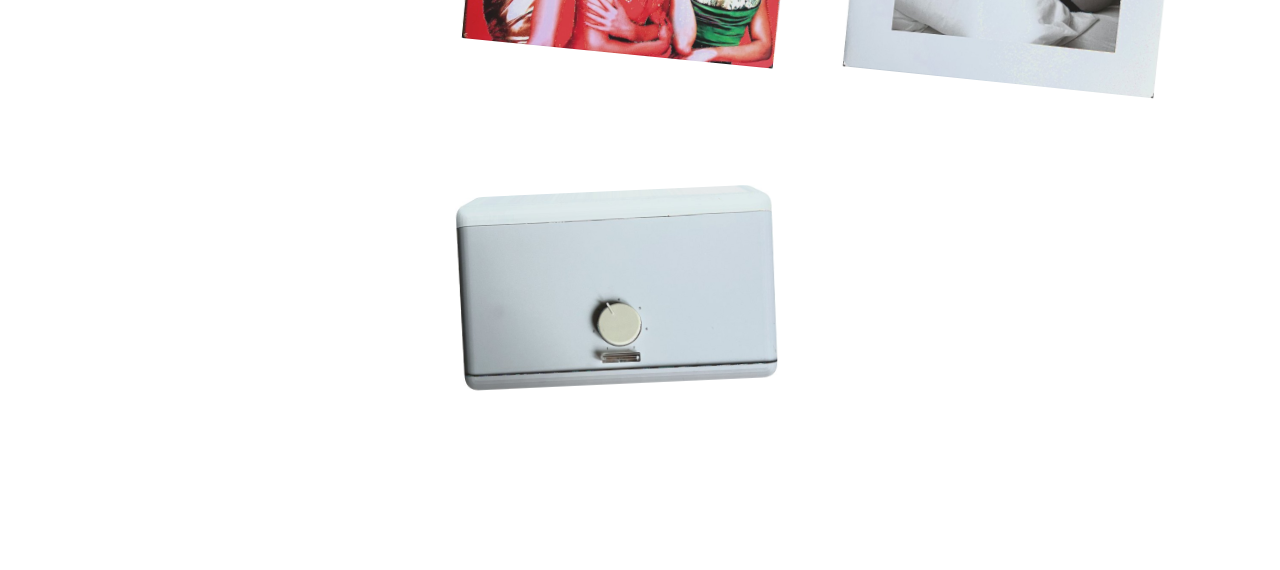
==== commit eb78f353: "Update the shop Co-Authored-By: Claude Opus 5.5 <noreply@anthropic.com>" ====
--- a/index.html
+++ b/index.html
@@ -26,7 +26,7 @@
 <script type="importmap">{"imports": {"three": "./vendor/three.module.min.js"}}</script>
 <script src="shop.js?v=44c862be"></script>
 <script type="module">
-  import * as view3d from './view3d.js?v=71f9f65b';
+  import * as view3d from './view3d.js?v=083fdd1b';
   window.view3d = view3d;
   window.dispatchEvent(new Event('view3d'));
 </script>
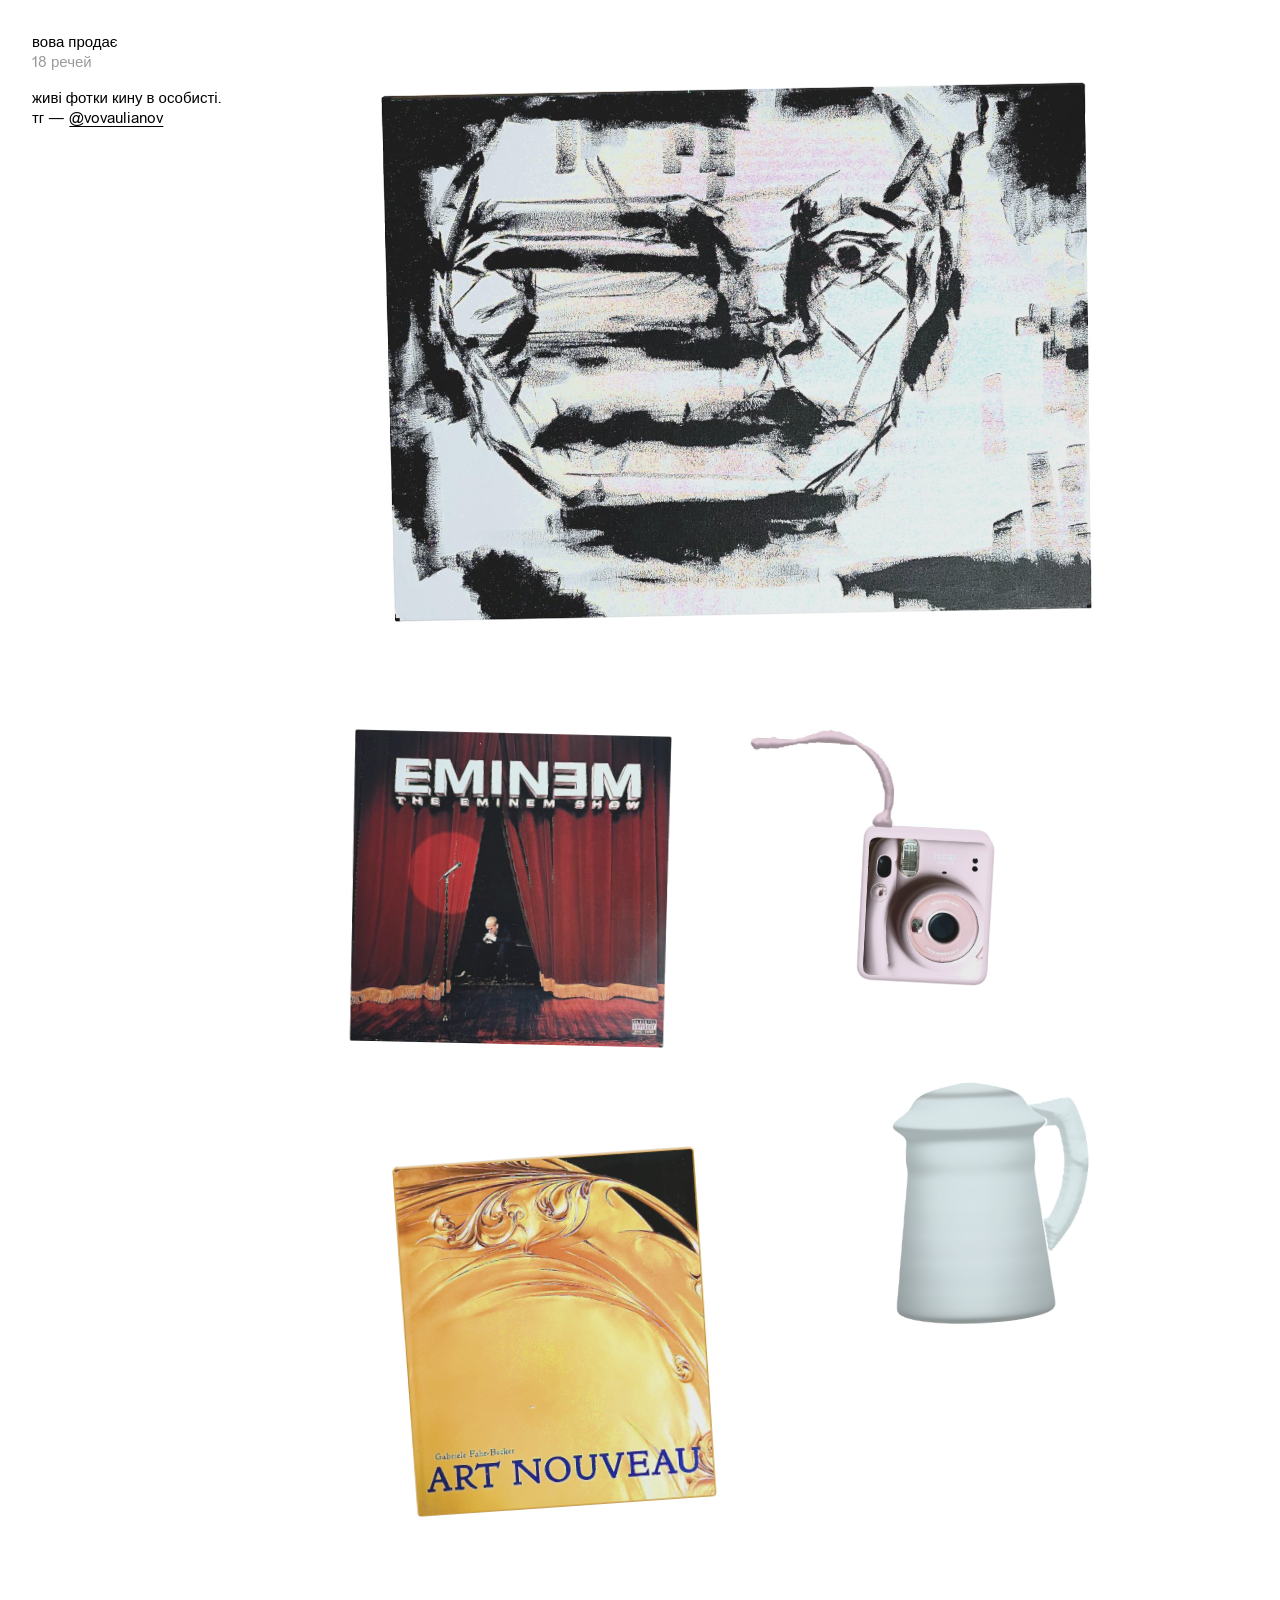
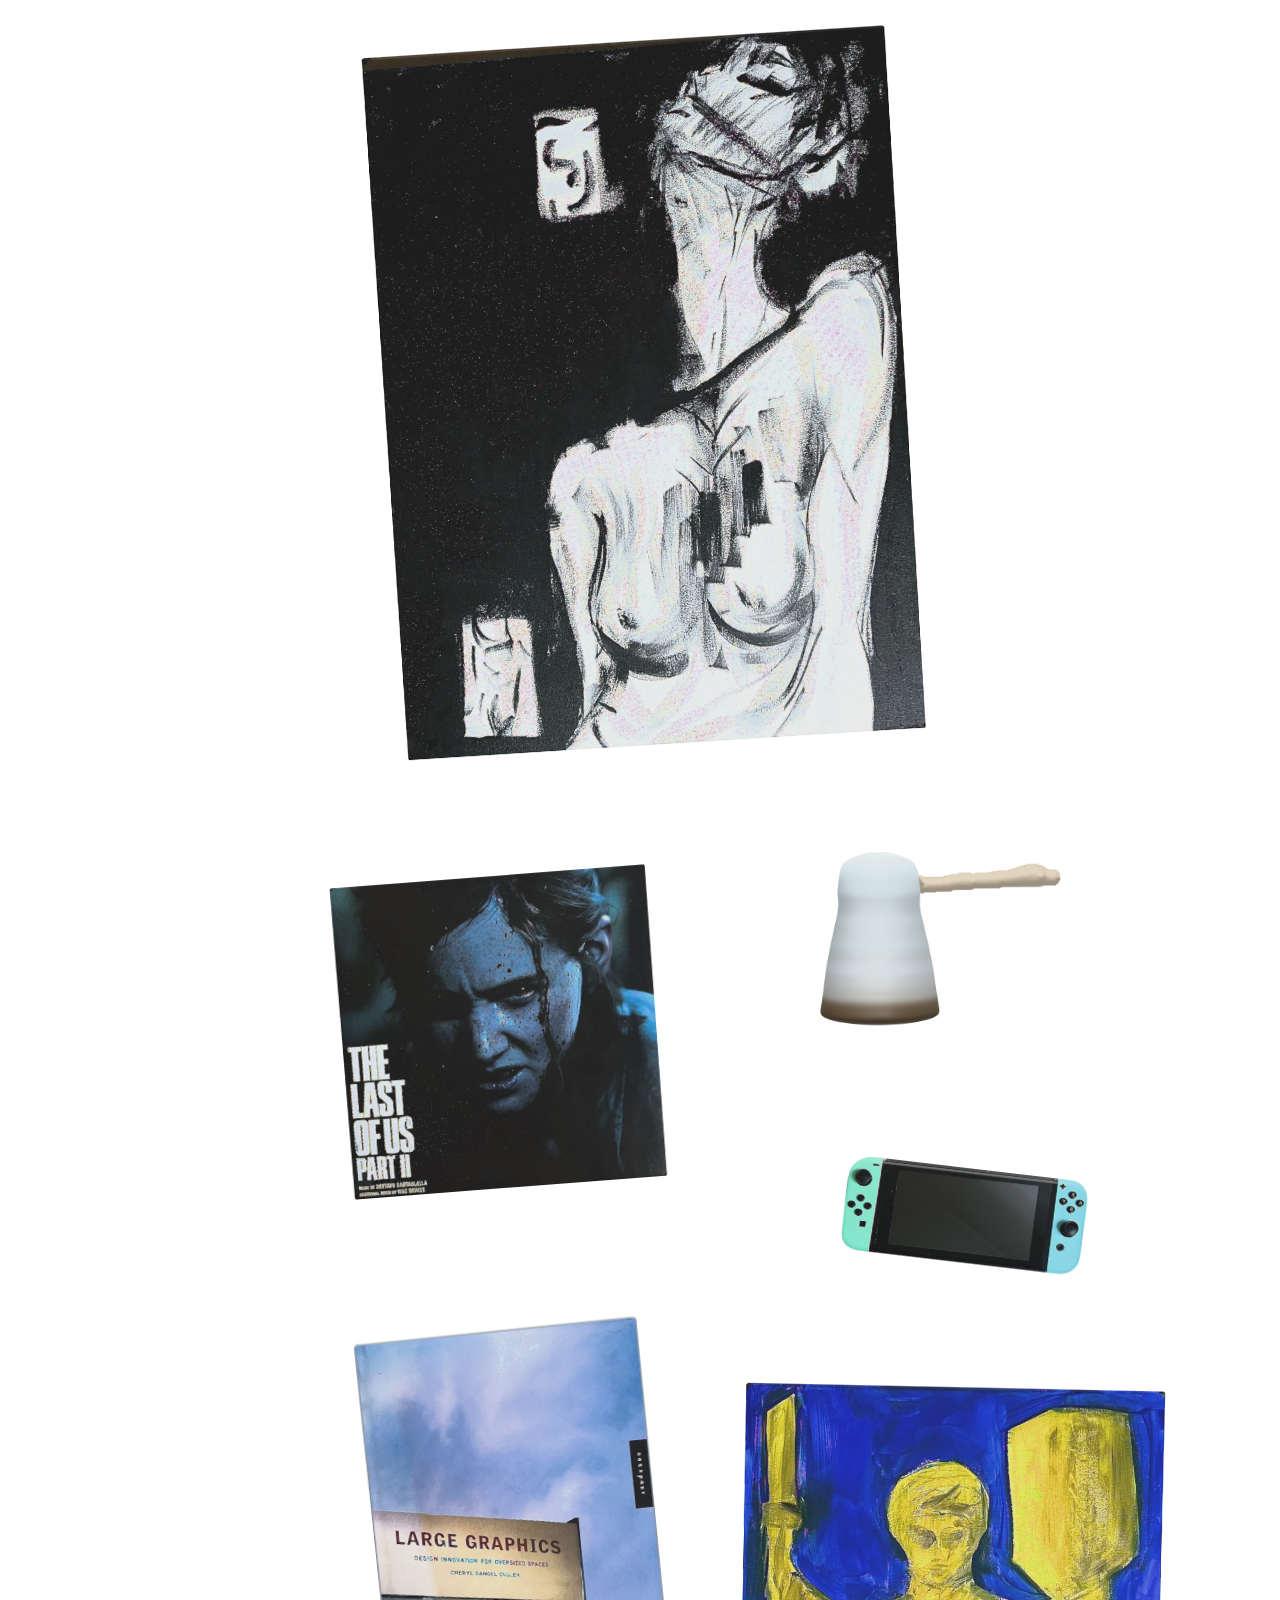
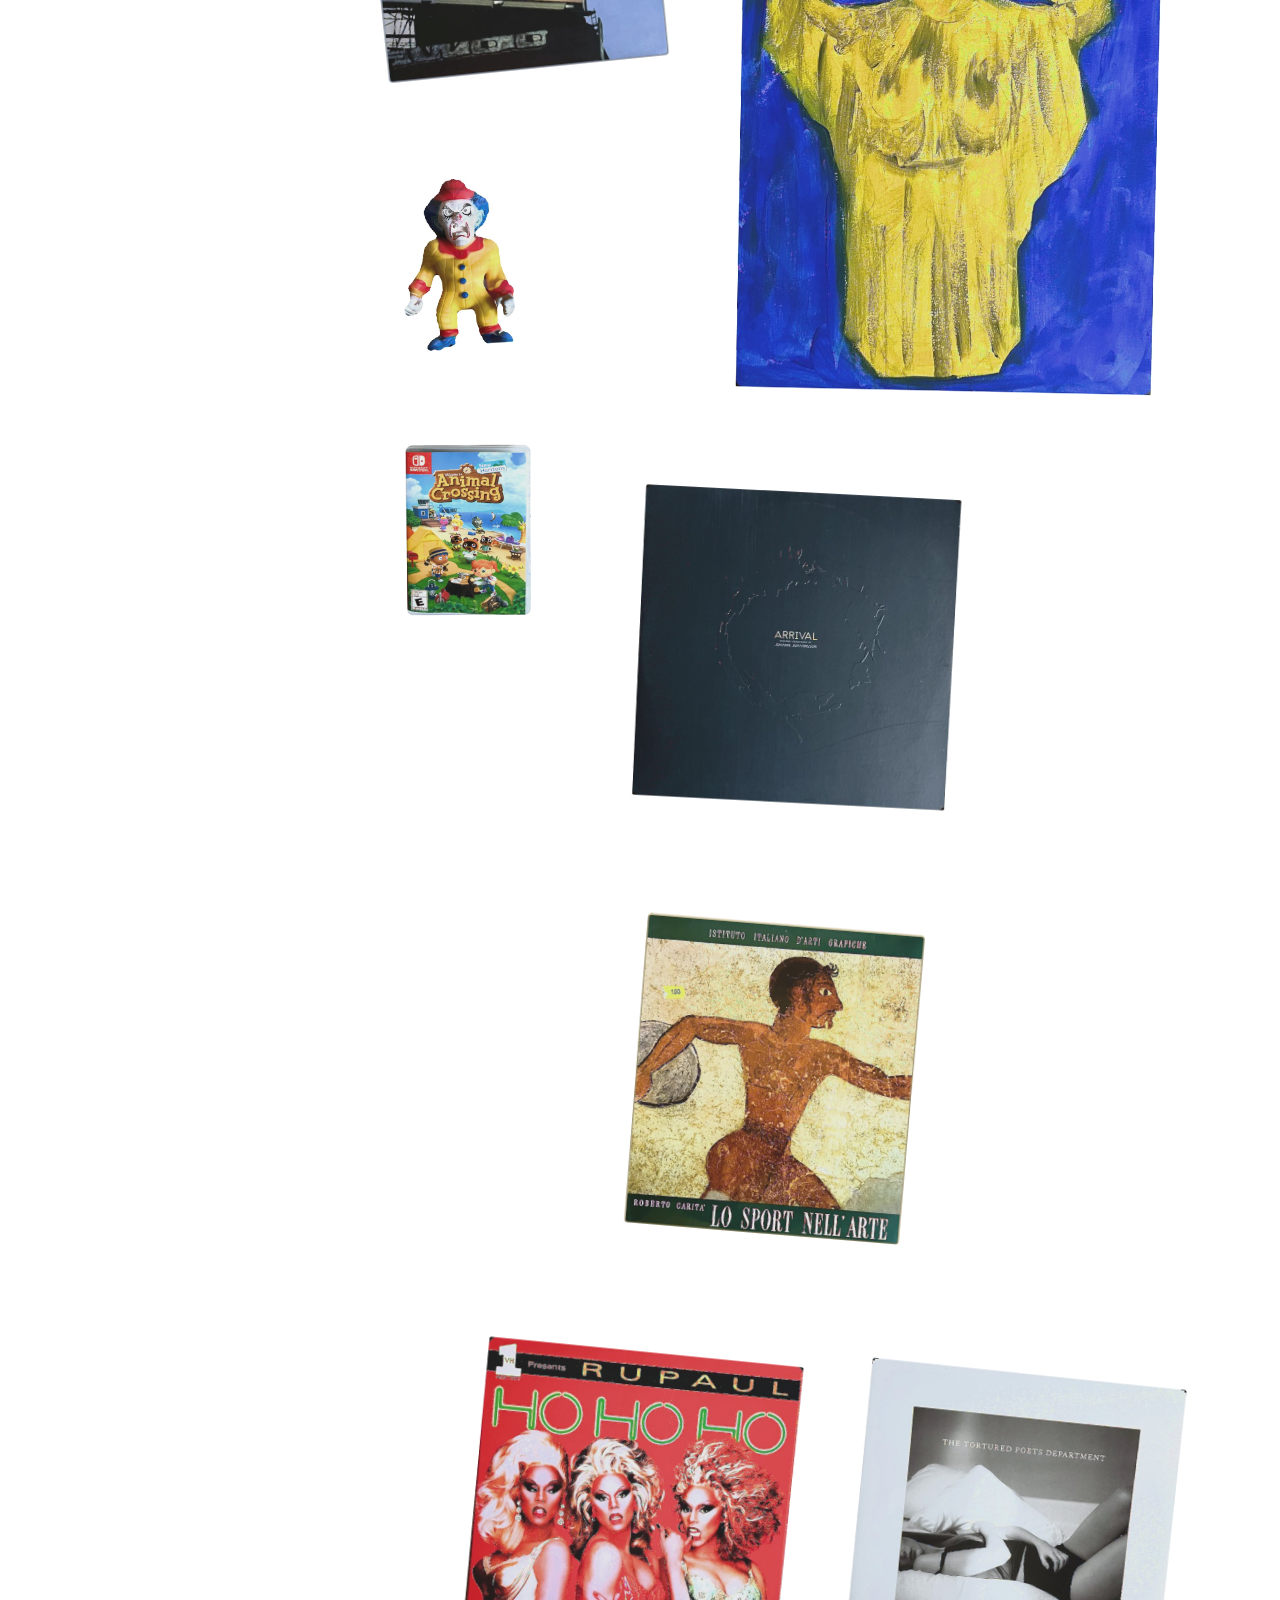
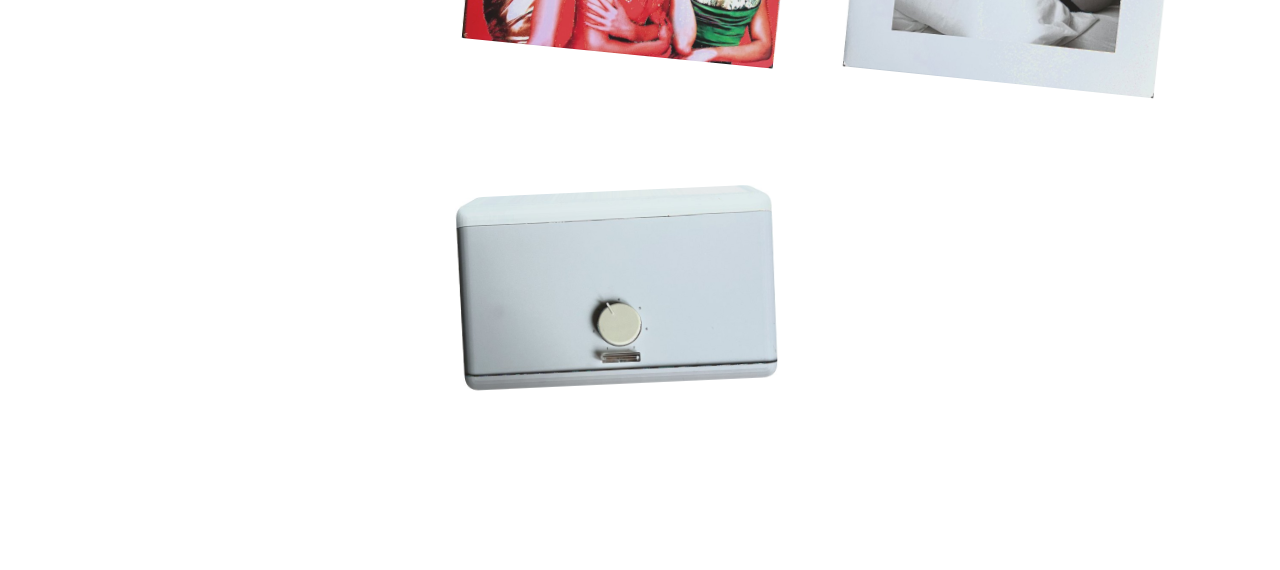
==== commit 09c41f20: "Update the shop Co-Authored-By: Claude Opus 5.5 <noreply@anthropic.com>" ====
--- a/index.html
+++ b/index.html
@@ -5,10 +5,10 @@
 <meta name="robots" content="noindex">
 <meta name="viewport" content="width=device-width, initial-scale=1">
 <title>вова продає</title>
-<meta name="description" content="речі, які я розпродую: книжки, картини, техніка, іграшки">
+<meta name="description" content="вініл, книжки, картини, техніку та якісь пріколи">
 <meta property="og:type" content="website">
 <meta property="og:title" content="вова продає">
-<meta property="og:description" content="речі, які я розпродую: книжки, картини, техніка, іграшки">
+<meta property="og:description" content="вініл, книжки, картини, техніку та якісь пріколи">
 <meta property="og:image" content="https://shop.vovaulianov.com/og.jpg">
 <meta property="og:image:width" content="1200">
 <meta property="og:image:height" content="630">
@@ -16,15 +16,17 @@
 <meta name="twitter:image" content="https://shop.vovaulianov.com/og.jpg">
 <link rel="icon" href="data:,">
 <link rel="preload" href="fonts/ABCAreal-Regular.woff2" as="font" type="font/woff2" crossorigin>
-<link rel="stylesheet" href="shop.css?v=ef23d60d">
+<link rel="stylesheet" href="shop.css?v=8cddb4c5">
+<!-- visits: ulianov.goatcounter.com (no cookies; a thing opened and «купити» counted too, see shop.js) -->
+<script data-goatcounter="https://ulianov.goatcounter.com/count" async src="https://gc.zgo.at/count.js"></script>
 </head>
 <body class="three chaos" data-root="" data-layout="chaos">
-<header class="top"><h1>вова продає</h1><p></p></header>
+<header class="top"><h1>вова продає</h1><p></p><p class="note">живі фотки кину в особисті.<br>тг — <a href="https://t.me/vovaulianov" target="_blank" rel="noopener">@vovaulianov</a></p></header>
 <main class="grid"></main>
 <div class="more"></div>
 <section class="item"></section>
 <script type="importmap">{"imports": {"three": "./vendor/three.module.min.js"}}</script>
-<script src="shop.js?v=44c862be"></script>
+<script src="shop.js?v=7378e915"></script>
 <script type="module">
   import * as view3d from './view3d.js?v=083fdd1b';
   window.view3d = view3d;
--- a/shop.css
+++ b/shop.css
@@ -10,6 +10,7 @@
 .top { position: fixed; top: 32px; left: 32px; z-index: 2; }
 .top h1 { margin: 0; font: inherit; }
 .top p { margin: 0; color: #9a9a9a; }
+.top p.note { margin-top: 16px; color: #000; max-width: 200px; }
 
 /* The grid is a shelf: things stand on a line, each as big as its size says (--u is a size of 1, a small toy),
    in its photo's proportions; name and price under it on hover. */
@@ -109,7 +110,7 @@
 .one .grid { padding: 0 16px; }
   .one .cell .pic { width: min(84vw, calc(56svh * var(--fw) / var(--fh))); }
   .one .top { position: absolute; top: 24px; }
-  .grid { --u: 70px; gap: 32px 24px; padding: 96px 16px 64px; justify-content: center; }
+  .grid { --u: 70px; gap: 32px 24px; padding: 150px 16px 64px; justify-content: center; }
   .top { left: 16px; }
   .item .close { left: 16px; }
   .cell .label { display: none; }
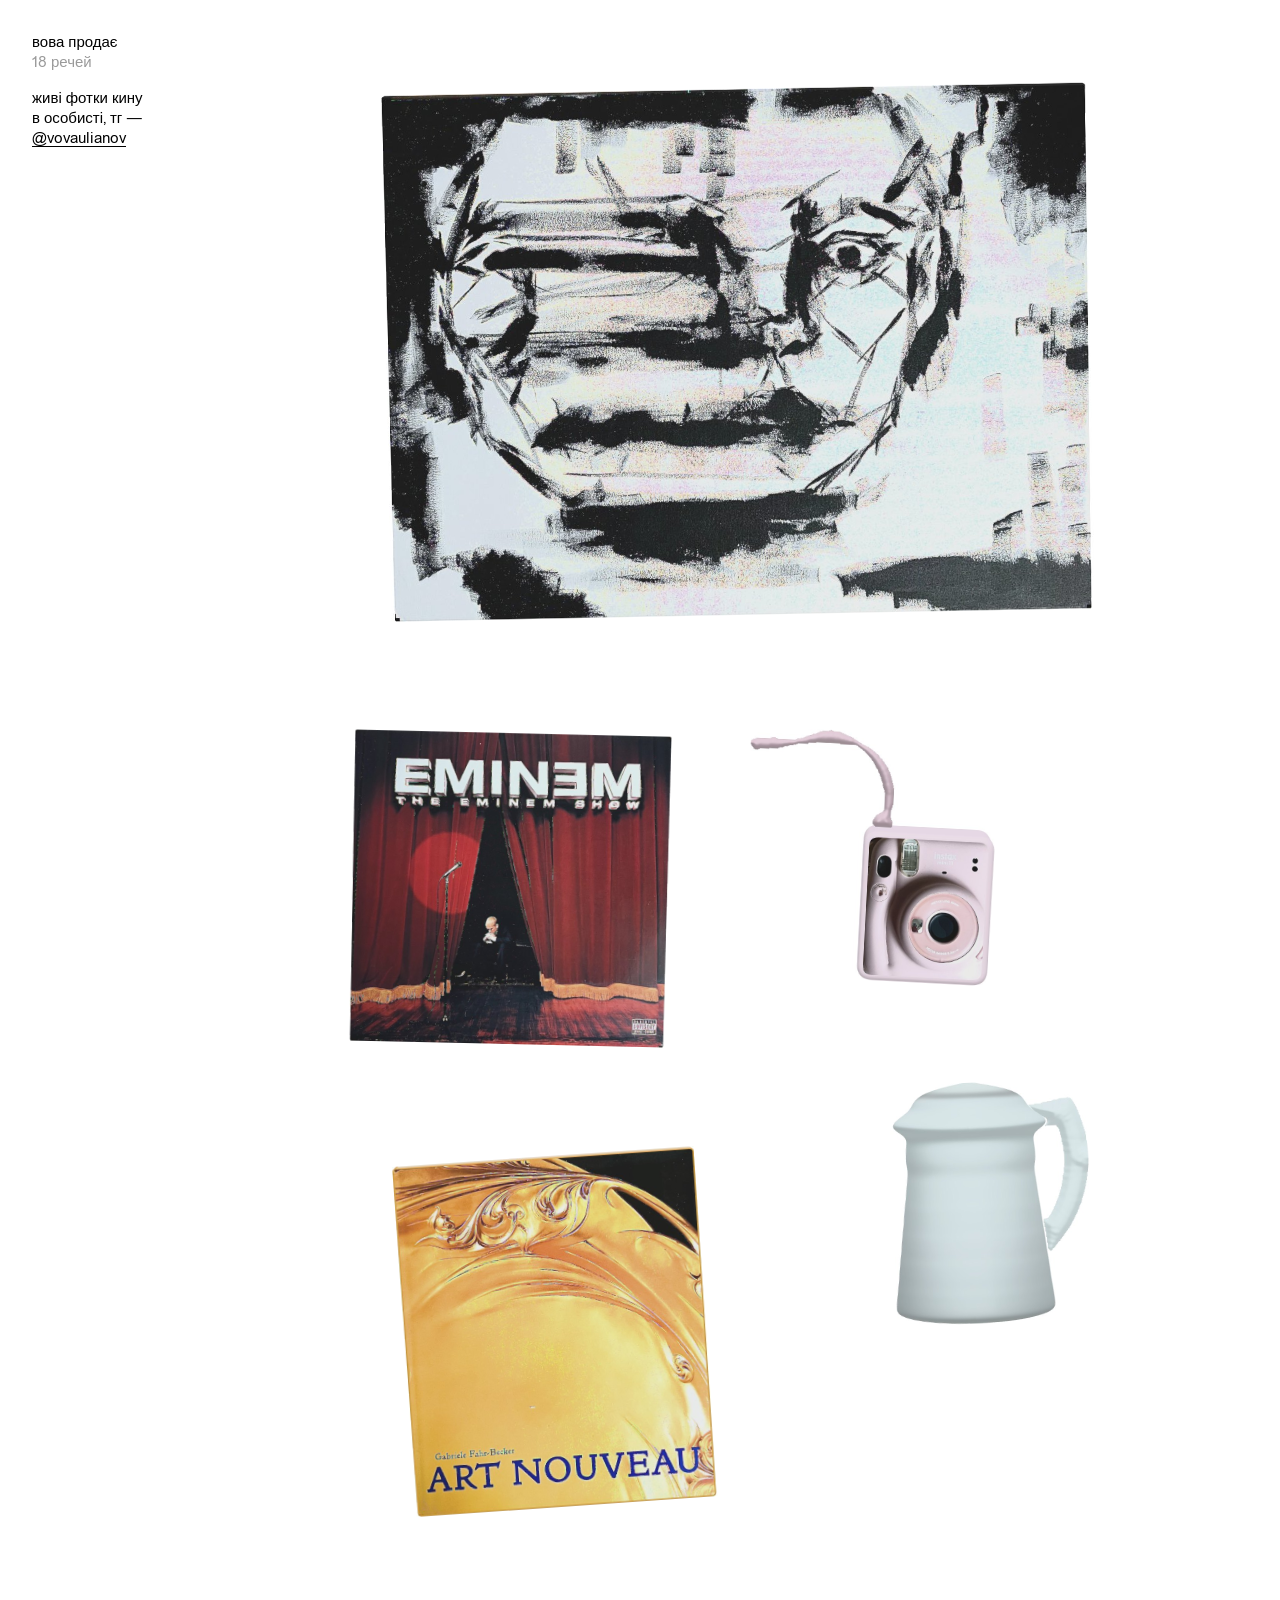
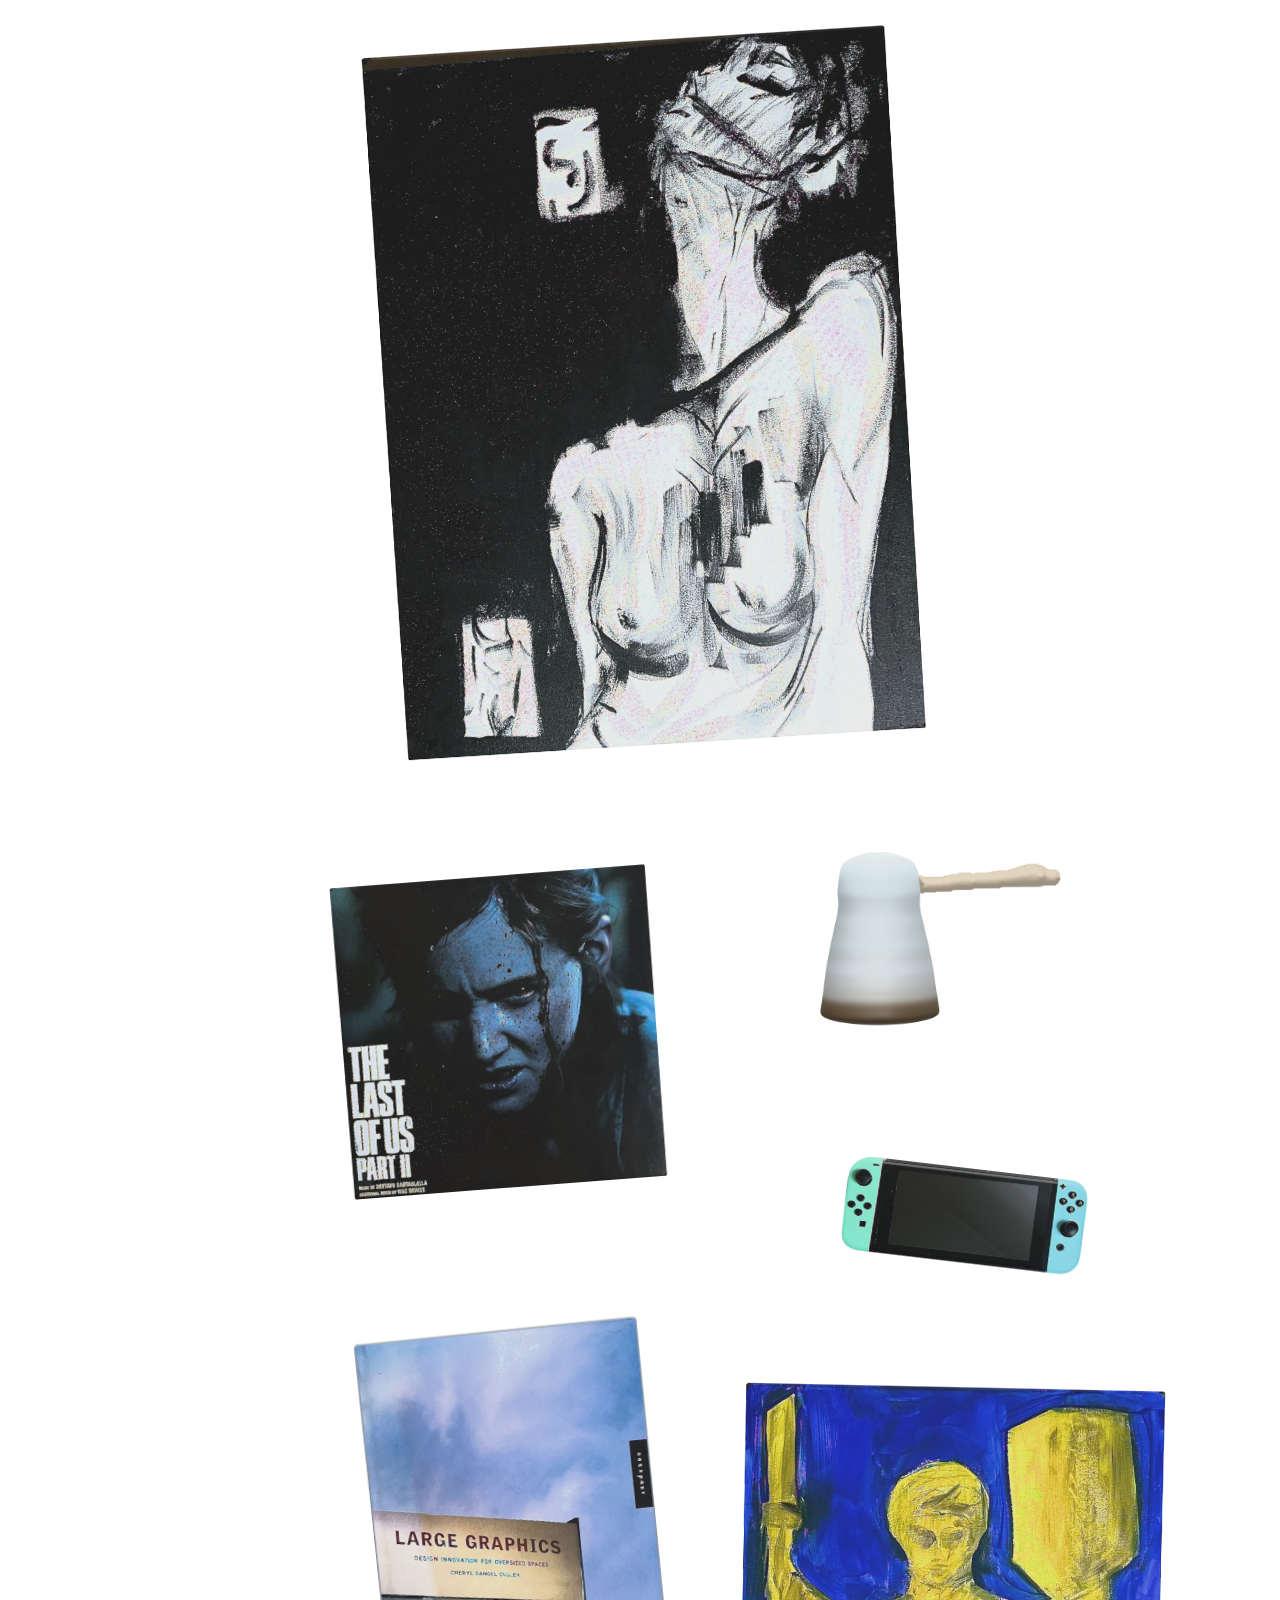
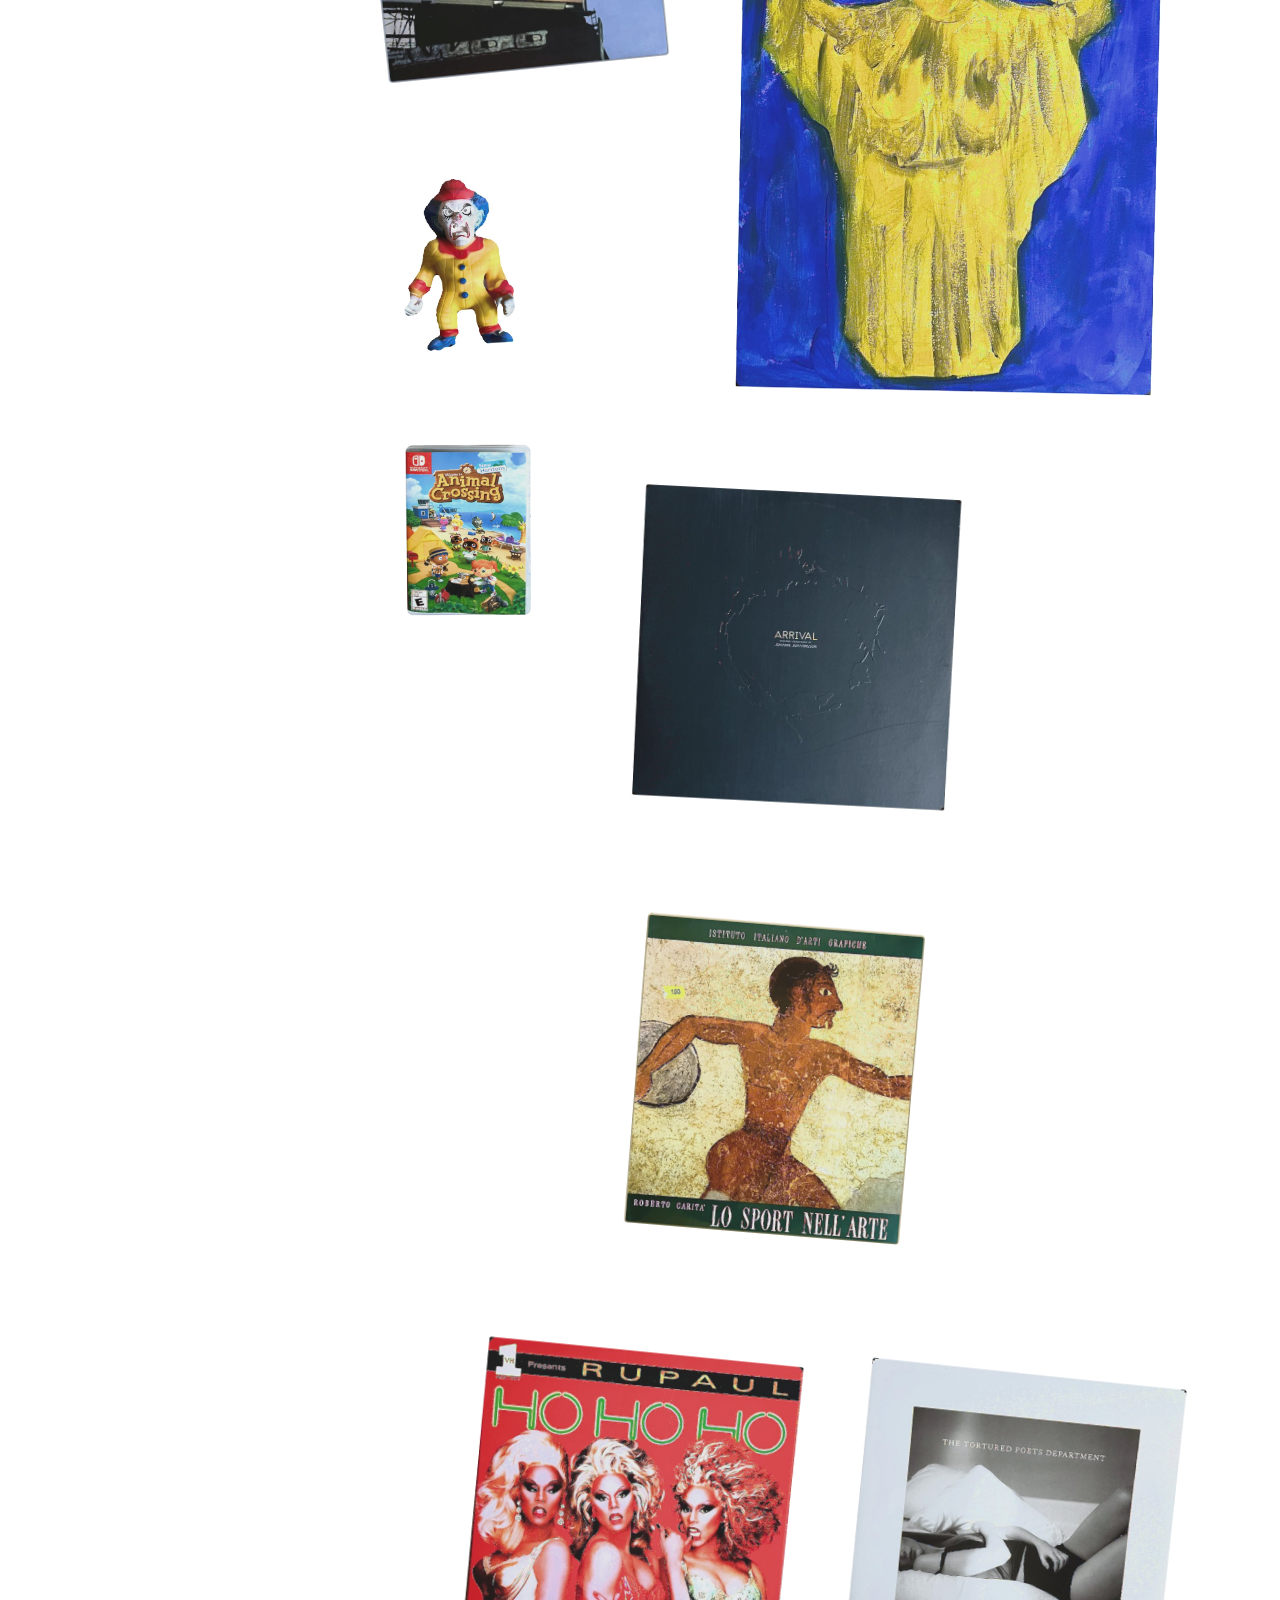
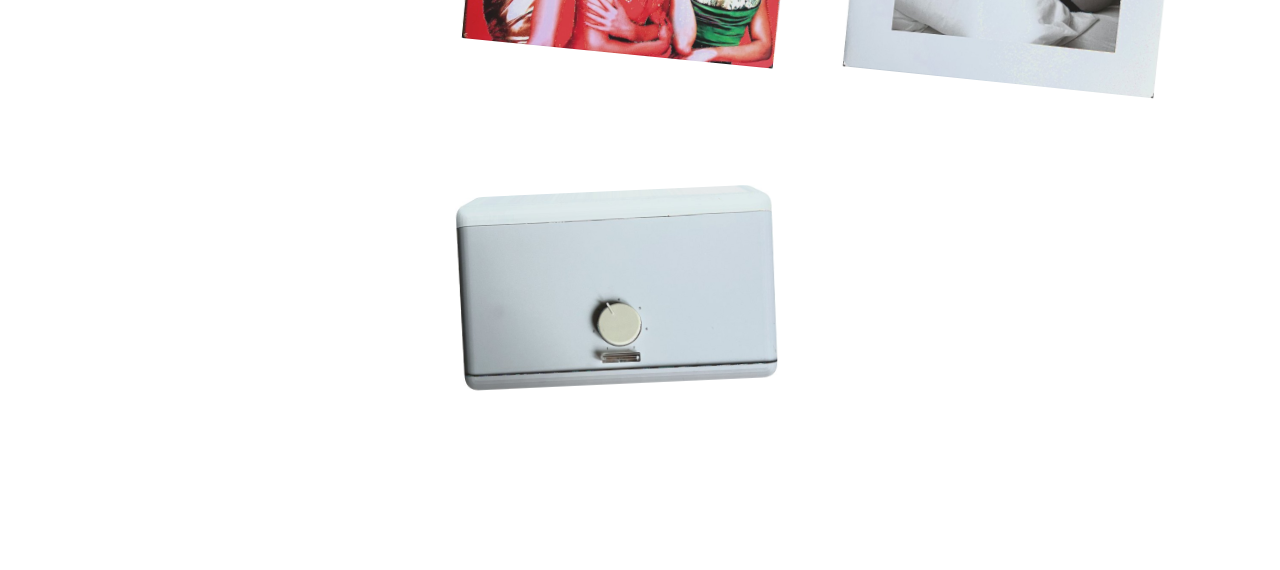
==== commit a793956d: "Update the shop Co-Authored-By: Claude Opus 5.5 <noreply@anthropic.com>" ====
--- a/index.html
+++ b/index.html
@@ -21,7 +21,7 @@
 <script data-goatcounter="https://ulianov.goatcounter.com/count" async src="https://gc.zgo.at/count.js"></script>
 </head>
 <body class="three chaos" data-root="" data-layout="chaos">
-<header class="top"><h1>вова продає</h1><p></p><p class="note">живі фотки кину в особисті.<br>тг — <a href="https://t.me/vovaulianov" target="_blank" rel="noopener">@vovaulianov</a></p></header>
+<header class="top"><h1>вова продає</h1><p></p><p class="note">живі фотки кину<br>в особисті, тг —<br><a href="https://t.me/vovaulianov" target="_blank" rel="noopener">@vovaulianov</a></p></header>
 <main class="grid"></main>
 <div class="more"></div>
 <section class="item"></section>
